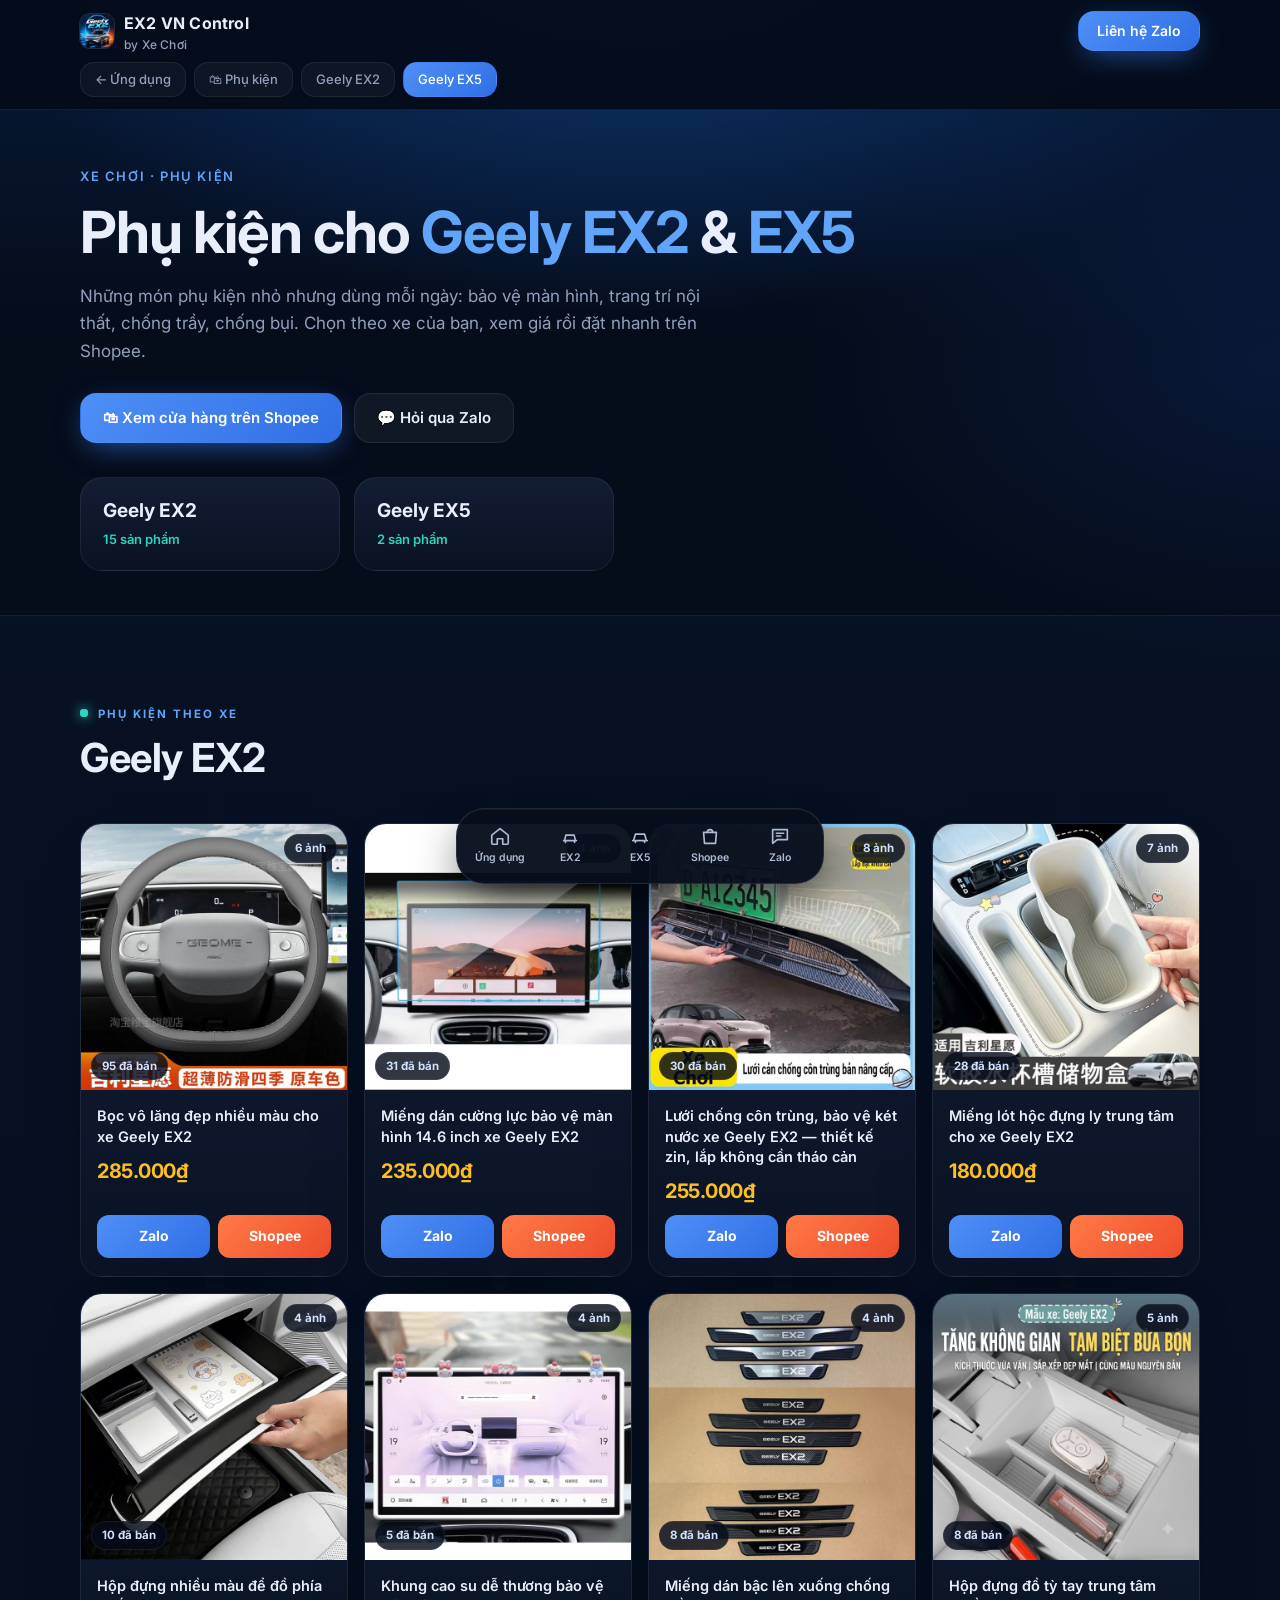
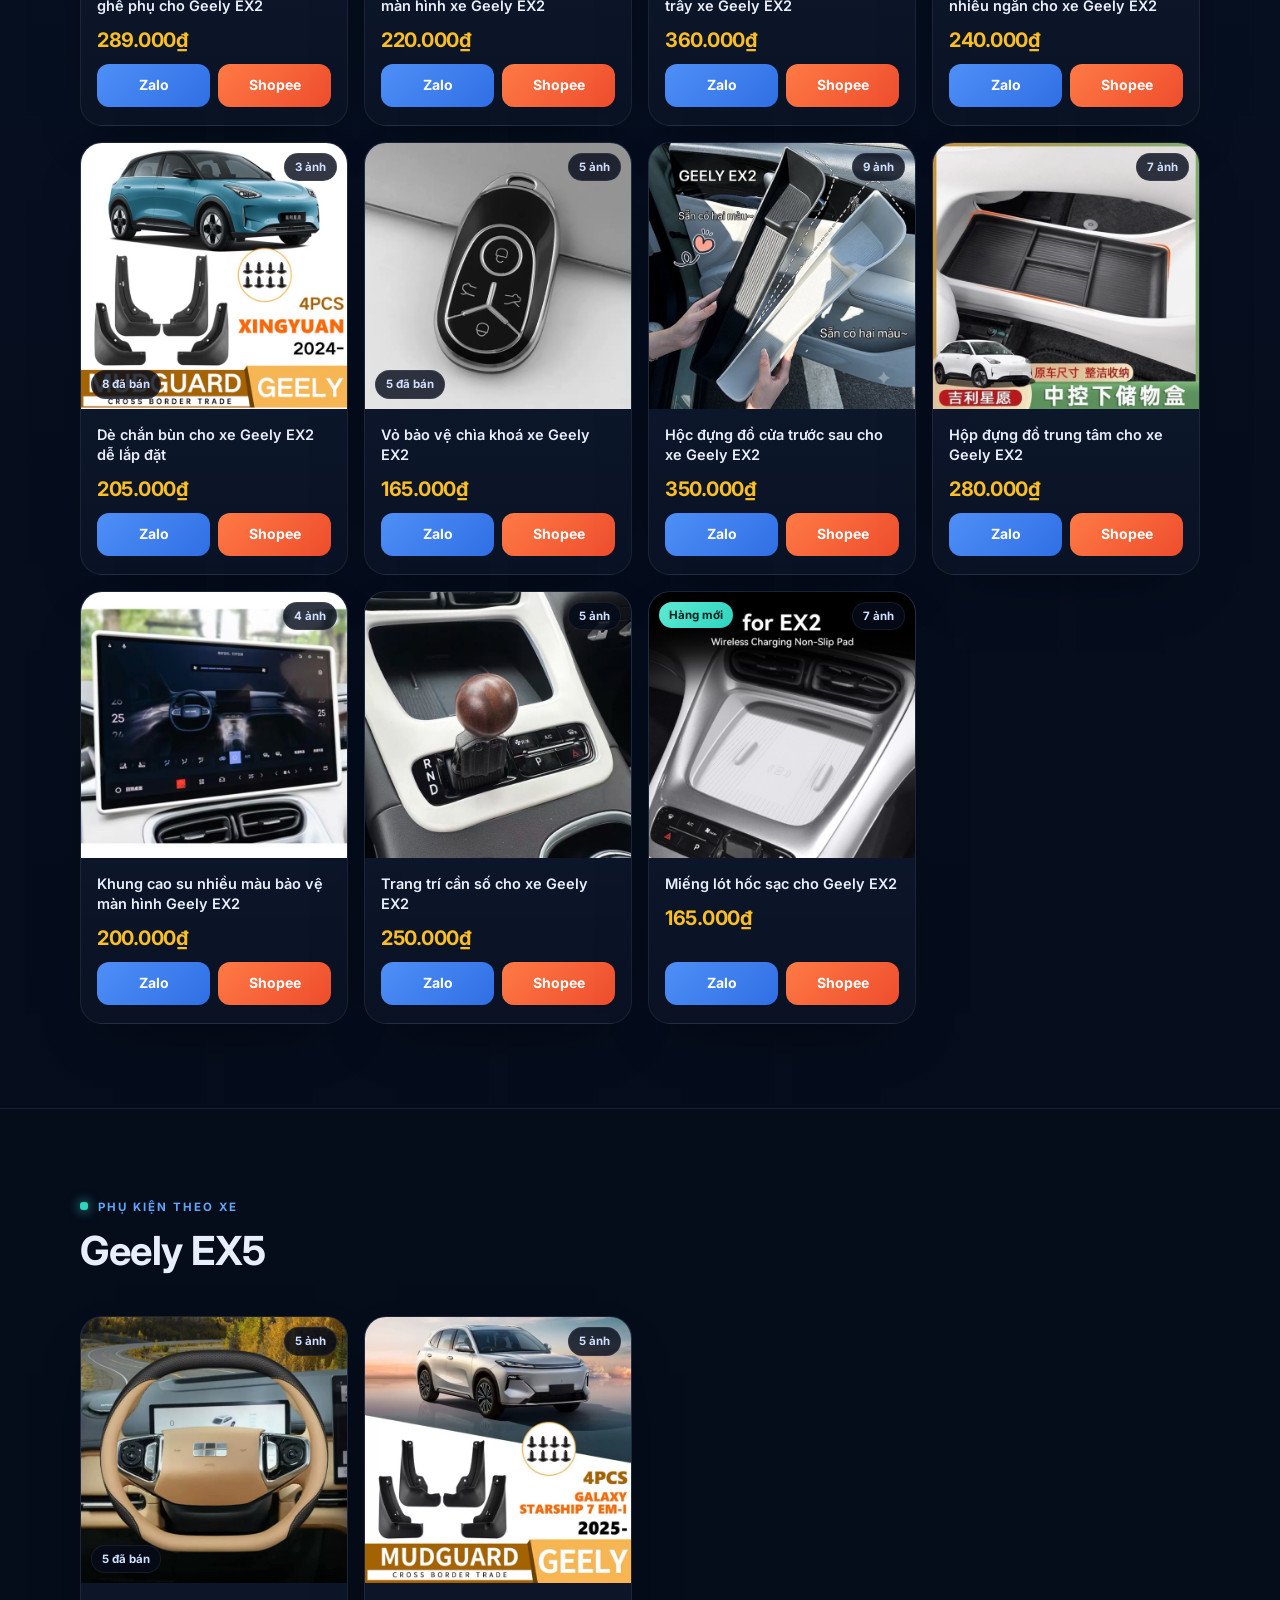
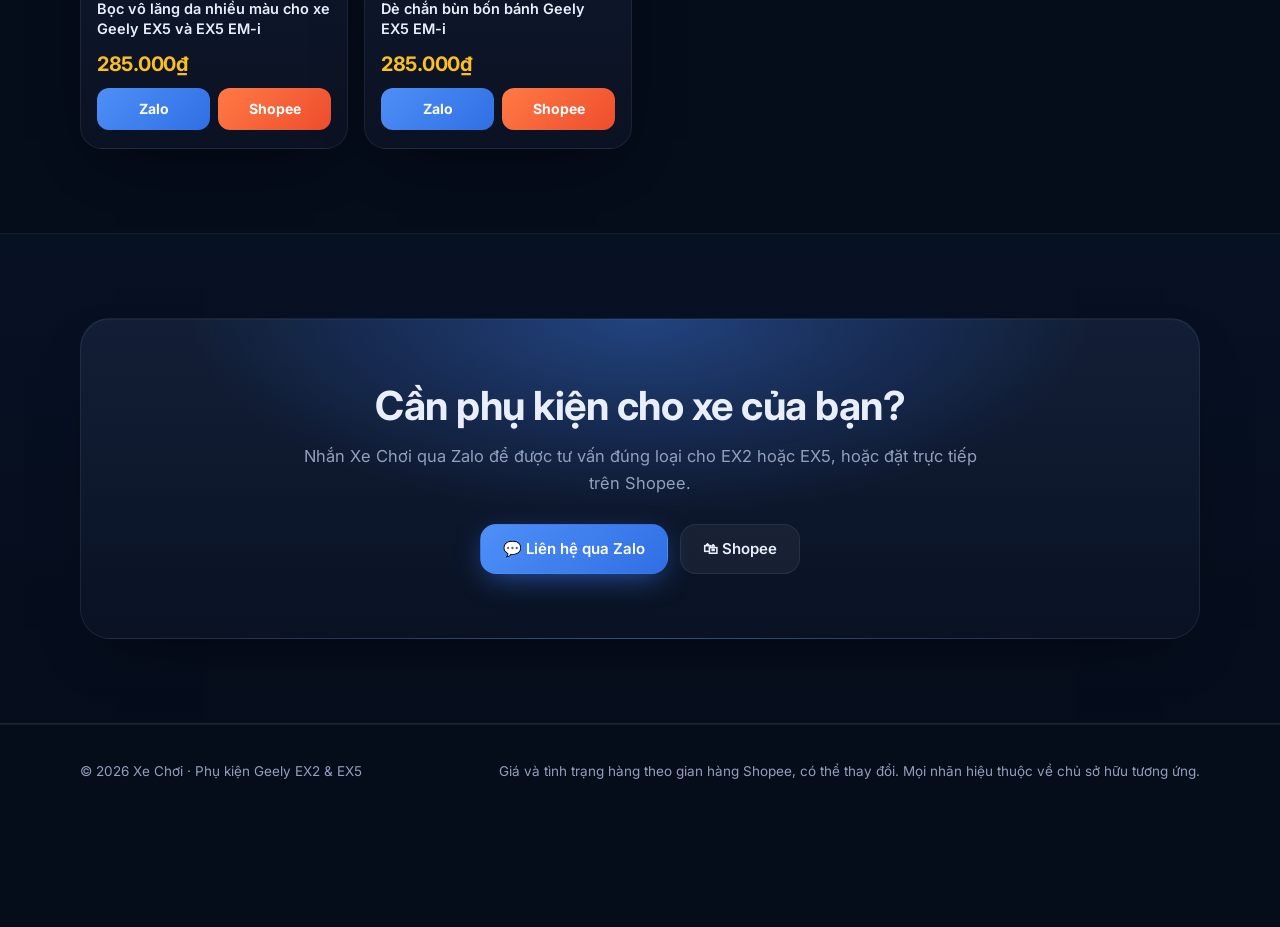
==== phu-kien.html @ 58bfa327 "Thêm tab Phụ kiện EX2/EX5 (17 sản phẩm, popup nhiều ảnh, nút Zalo/Shopee); dock sáng theo mục đang x" ====
<!doctype html>
<html lang="vi">
<head>
<meta charset="utf-8">
<meta name="viewport" content="width=device-width, initial-scale=1">
<title>Phụ kiện Geely EX2 &amp; EX5 | Xe Chơi</title>
<meta name="description" content="Phụ kiện chính hãng cho Geely EX2 và Geely EX5 từ Xe Chơi: bọc vô lăng, dán màn hình, khung bảo vệ, lót hốc sạc, dè chắn bùn… Mua nhanh trên Shopee.">
<meta name="theme-color" content="#070b13">
<meta property="og:title" content="Phụ kiện Geely EX2 &amp; EX5 | Xe Chơi">
<meta property="og:description" content="Phụ kiện cho Geely EX2 và EX5, xem giá và mua nhanh trên Shopee.">
<meta property="og:image" content="assets/shop/boc-vo-lang.jpg">
<link rel="icon" href="assets/icon.png">
<link rel="preconnect" href="https://fonts.googleapis.com">
<link rel="preconnect" href="https://fonts.gstatic.com" crossorigin>
<link href="https://fonts.googleapis.com/css2?family=Inter:wght@400;500;600;700;800&display=swap" rel="stylesheet">
<script>document.documentElement.className+=" js"</script>
<link rel="stylesheet" href="style.css?v=6">
</head>
<body class="shop">

<header class="top">
  <div class="wrap">
    <div class="top-row">
      <a class="brand" href="index.html">
        <img src="assets/icon.png" alt="">
        <span>EX2 VN Control<small>by Xe Chơi</small></span>
      </a>
      <a class="btn primary sm" href="https://zalo.me/0937175260" target="_blank" rel="noopener">Liên hệ Zalo</a>
    </div>
    <nav class="chips" aria-label="Mục lục">
      <a href="index.html">← Ứng dụng</a>
      <a href="phu-kien.html" class="on">🛍 Phụ kiện</a>
      <a href="#ex2">Geely EX2</a>
      <a href="#ex5">Geely EX5</a>
    </nav>
  </div>
</header>

<main id="top">

<section class="shop-hero" id="shop-hero">
  <div class="wrap">
    <p class="eyebrow">Xe Chơi · Phụ kiện</p>
    <h1>Phụ kiện cho <em>Geely EX2</em> &amp; <em>EX5</em></h1>
    <p class="lead">Những món phụ kiện nhỏ nhưng dùng mỗi ngày: bảo vệ màn hình, trang trí nội thất, chống trầy, chống bụi. Chọn theo xe của bạn, xem giá rồi đặt nhanh trên Shopee.</p>
    <div class="cta">
      <a class="btn primary" id="shopLink" href="https://shopee.vn/shop/99881975" target="_blank" rel="noopener">🛍 Xem cửa hàng trên Shopee</a>
      <a class="btn ghost" href="https://zalo.me/0937175260" target="_blank" rel="noopener">💬 Hỏi qua Zalo</a>
    </div>
    <div class="carpick" role="tablist" aria-label="Chọn dòng xe">
      <a href="#ex2" class="cp"><b>Geely EX2</b><small id="cnt-ex2"></small></a>
      <a href="#ex5" class="cp"><b>Geely EX5</b><small id="cnt-ex5"></small></a>
    </div>
  </div>
</section>

<section id="ex2" class="alt">
  <div class="wrap">
    <div class="head">
      <span class="kicker">Phụ kiện theo xe</span>
      <h2>Geely EX2</h2>
    </div>
    <div class="pgrid" id="grid-ex2"></div>
  </div>
</section>

<section id="ex5">
  <div class="wrap">
    <div class="head">
      <span class="kicker">Phụ kiện theo xe</span>
      <h2>Geely EX5</h2>
    </div>
    <div class="pgrid" id="grid-ex5"></div>
  </div>
</section>

<section id="lien-he" class="alt">
  <div class="wrap">
    <div class="contact rv">
      <h2>Cần phụ kiện cho xe của bạn?</h2>
      <p class="sub">Nhắn Xe Chơi qua Zalo để được tư vấn đúng loại cho EX2 hoặc EX5, hoặc đặt trực tiếp trên Shopee.</p>
      <div class="cta">
        <a class="btn primary" href="https://zalo.me/0937175260" target="_blank" rel="noopener">💬 Liên hệ qua Zalo</a>
        <a class="btn ghost" href="https://shopee.vn/shop/99881975" target="_blank" rel="noopener">🛍 Shopee</a>
      </div>
    </div>
  </div>
</section>

</main>

<footer>
  <div class="wrap">
    <span>© 2026 Xe Chơi · Phụ kiện Geely EX2 &amp; EX5</span>
    <span>Giá và tình trạng hàng theo gian hàng Shopee, có thể thay đổi. Mọi nhãn hiệu thuộc về chủ sở hữu tương ứng.</span>
  </div>
</footer>

<nav class="dock" aria-label="Điều hướng nhanh">
  <a href="index.html"><svg viewBox="0 0 24 24"><path d="M3 11l9-7 9 7v9a1 1 0 01-1 1h-5v-6H9v6H4a1 1 0 01-1-1z"/></svg><span>Ứng dụng</span></a>
  <a href="#ex2" data-spy="ex2"><svg viewBox="0 0 24 24"><path d="M5 17h14M6 17l1.5-6h9L18 17M7 17v2M17 17v2"/></svg><span>EX2</span></a>
  <a href="#ex5" data-spy="ex5"><svg viewBox="0 0 24 24"><path d="M4 17h16M5 17l2-7h10l2 7M7 17v2M17 17v2"/></svg><span>EX5</span></a>
  <a href="https://shopee.vn/shop/99881975" target="_blank" rel="noopener"><svg viewBox="0 0 24 24"><path d="M5 8h14l-1 12H6z"/><path d="M9 8a3 3 0 016 0"/></svg><span>Shopee</span></a>
  <a class="zalo" href="https://zalo.me/0937175260" target="_blank" rel="noopener" data-spy="lien-he"><svg viewBox="0 0 24 24"><path d="M4 5h16v11H9l-5 4z"/><path d="M8 9h8M8 12h5"/></svg><span>Zalo</span></a>
</nav>

<script src="products.js?v=3"></script>
<script src="shop.js?v=3"></script>
<script src="script.js?v=6"></script>
</body>
</html>
---- style.css ----
:root {
  --bg: #070b13;
  --bg2: #0c1220;
  --card: #111a2c;
  --card2: #16223a;
  --line: rgba(255, 255, 255, 0.08);
  --text: #e9eefb;
  --muted: #92a0bd;
  --blue: #3b82f6;
  --blue2: #60a5fa;
  --teal: #2dd4bf;
  --warn: #fbbf24;
  --radius: 20px;
}

* { box-sizing: border-box; margin: 0; padding: 0; }
html { scroll-behavior: smooth; scroll-padding-top: 130px; }
body {
  font-family: "Inter", system-ui, -apple-system, "Segoe UI", sans-serif;
  background: var(--bg);
  color: var(--text);
  line-height: 1.6;
  -webkit-font-smoothing: antialiased;
}
img { max-width: 100%; display: block; }
a { color: inherit; text-decoration: none; }
.wrap { width: min(1120px, 100% - 32px); margin-inline: auto; }

/* ---------- header ---------- */
.top {
  position: sticky; top: 0; z-index: 50;
  background: rgba(7, 11, 19, 0.82);
  border-bottom: 1px solid var(--line);
}
.top-row { display: flex; align-items: center; justify-content: space-between; height: 62px; gap: 12px; }
.brand { display: flex; align-items: center; gap: 10px; font-weight: 700; letter-spacing: .2px; }
.brand img { width: 34px; height: 34px; border-radius: 9px; }
.brand small { color: var(--muted); font-weight: 500; font-size: 12px; display: block; line-height: 1; margin-top: 2px; }
.chips {
  position: relative;
  display: flex; gap: 8px; overflow-x: auto; padding: 0 0 12px;
  scrollbar-width: none;
}
.chips::-webkit-scrollbar { display: none; }
.chips a {
  flex: none; font-size: 13px; padding: 6px 14px; border-radius: 999px;
  border: 1px solid var(--line); color: var(--muted); background: rgba(255,255,255,.02);
  transition: .2s;
}
.chips a:hover { color: var(--text); border-color: rgba(255,255,255,.2); }
.chips a.on { color: #fff; background: var(--blue); border-color: var(--blue); }

.btn {
  display: inline-flex; align-items: center; gap: 8px; justify-content: center;
  padding: 12px 22px; border-radius: 999px; font-weight: 600; font-size: 15px;
  border: 1px solid transparent; cursor: pointer; transition: .2s;
}
.btn.sm { padding: 8px 18px; font-size: 14px; white-space: nowrap; }
.brand span { white-space: nowrap; }
.btn.primary { background: linear-gradient(135deg, #3b82f6, #2563eb); color: #fff; box-shadow: 0 8px 30px -8px rgba(59,130,246,.7); }
.btn.primary:hover { transform: translateY(-1px); box-shadow: 0 12px 34px -8px rgba(59,130,246,.9); }
.btn.ghost { border-color: var(--line); background: rgba(255,255,255,.03); color: var(--text); }
.btn.ghost:hover { border-color: rgba(255,255,255,.25); }

/* ---------- hero ---------- */
.hero {
  position: relative; overflow: hidden;
  padding: 72px 0 56px;
  background:
    radial-gradient(900px 500px at 78% 10%, rgba(59,130,246,.28), transparent 60%),
    radial-gradient(700px 400px at 5% 90%, rgba(45,212,191,.12), transparent 60%);
}
.hero-grid { display: grid; grid-template-columns: 1fr 1.15fr; gap: 40px; align-items: center; }
.eyebrow { color: var(--blue2); font-size: 13px; font-weight: 600; letter-spacing: 1.6px; text-transform: uppercase; margin-bottom: 14px; }
h1 { font-size: clamp(34px, 5.2vw, 58px); line-height: 1.08; letter-spacing: -1px; }
h1 em { font-style: normal; color: var(--blue2); }
.lead { margin: 20px 0 28px; color: var(--muted); font-size: 17px; max-width: 520px; }
.cta { display: flex; gap: 12px; flex-wrap: wrap; }
.stats { display: flex; gap: 32px; margin-top: 38px; flex-wrap: wrap; }
.stats b { display: block; font-size: 30px; line-height: 1.1; }
.stats span { color: var(--muted); font-size: 13px; }

/* head-unit mockup */
.unit {
  position: relative;
  background: #02040a;
  border-radius: 26px;
  padding: 10px;
  border: 1px solid rgba(255,255,255,.14);
  box-shadow: 0 40px 90px -30px rgba(59,130,246,.55), 0 0 0 6px rgba(255,255,255,.03);
}
.unit img { border-radius: 18px; width: 100%; height: auto; aspect-ratio: 16 / 9; object-fit: cover; }
.unit::after {
  content: ""; position: absolute; inset: 10px; border-radius: 18px; pointer-events: none;
  background: linear-gradient(115deg, rgba(255,255,255,.10), transparent 35%);
}
.unit.tilt { transform: perspective(1400px) rotateY(-7deg) rotateX(2deg); }

/* ---------- sections ---------- */
section { padding: 84px 0; }
section.alt { background: var(--bg2); border-block: 1px solid var(--line); }
.kicker { color: var(--blue2); font-size: 13px; font-weight: 700; letter-spacing: 1.6px; text-transform: uppercase; }
h2 { font-size: clamp(26px, 3.6vw, 40px); line-height: 1.15; letter-spacing: -.5px; margin: 10px 0 14px; }
.sub { color: var(--muted); max-width: 680px; font-size: 16.5px; }
.head { margin-bottom: 42px; }

.grid { display: grid; gap: 16px; }
.g2 { grid-template-columns: repeat(2, 1fr); }
.g3 { grid-template-columns: repeat(3, 1fr); }
.g4 { grid-template-columns: repeat(4, 1fr); }
.card {
  background: linear-gradient(180deg, var(--card), #0e1626);
  border: 1px solid var(--line); border-radius: var(--radius); padding: 24px;
  transition: .25s;
}
.card:hover { border-color: rgba(96,165,250,.4); transform: translateY(-3px); }
.card h3 { font-size: 17px; margin: 14px 0 6px; }
.card p { color: var(--muted); font-size: 14.5px; }
.ico {
  width: 44px; height: 44px; border-radius: 12px; display: grid; place-items: center;
  background: rgba(59,130,246,.14); color: var(--blue2);
}
.ico svg { width: 22px; height: 22px; stroke: currentColor; fill: none; stroke-width: 1.8; stroke-linecap: round; stroke-linejoin: round; }
.step-n { font-size: 13px; color: var(--teal); font-weight: 700; letter-spacing: 1.4px; }

/* split feature rows */
.row { display: grid; grid-template-columns: 1fr 1fr; gap: 56px; align-items: center; }
.row + .row { margin-top: 84px; }
.row.rev .copy { order: 2; }
.copy h3 { font-size: clamp(22px, 2.6vw, 30px); line-height: 1.2; margin: 8px 0 14px; letter-spacing: -.3px; }
.copy > p { color: var(--muted); margin-bottom: 18px; }
.ticks { list-style: none; display: grid; gap: 10px; }
.ticks li { position: relative; padding-left: 28px; font-size: 15px; }
.ticks li::before {
  content: ""; position: absolute; left: 0; top: 6px; width: 16px; height: 16px; border-radius: 50%;
  background: rgba(45,212,191,.16) url("data:image/svg+xml,%3Csvg xmlns='http://www.w3.org/2000/svg' viewBox='0 0 16 16'%3E%3Cpath d='M4.5 8.4l2.3 2.3 4.7-5' fill='none' stroke='%232dd4bf' stroke-width='1.8' stroke-linecap='round' stroke-linejoin='round'/%3E%3C/svg%3E") center/16px no-repeat;
}
.pill { display: inline-block; font-size: 12px; padding: 3px 10px; border-radius: 999px; background: rgba(251,191,36,.12); color: var(--warn); margin-left: 6px; vertical-align: middle; font-weight: 600; }

/* app store tiles */
.app { display: flex; gap: 14px; align-items: flex-start; padding: 18px; }
.app .em { font-size: 28px; line-height: 1; }
.app b { display: block; font-size: 15px; }
.app small { color: var(--blue2); font-size: 12px; }
.app p { font-size: 13.5px; margin-top: 3px; }

/* faq */
details { background: var(--card); border: 1px solid var(--line); border-radius: 14px; padding: 18px 22px; }
details + details { margin-top: 12px; }
summary { cursor: pointer; font-weight: 600; list-style: none; display: flex; justify-content: space-between; gap: 16px; }
summary::-webkit-details-marker { display: none; }
summary::after { content: "+"; color: var(--blue2); font-size: 22px; line-height: 1; }
details[open] summary::after { content: "–"; }
details p { color: var(--muted); margin-top: 12px; font-size: 15px; }

/* contact */
.contact {
  text-align: center; border-radius: 28px; padding: 64px 24px;
  background: radial-gradient(600px 300px at 50% 0, rgba(59,130,246,.35), transparent 70%), var(--card);
  border: 1px solid var(--line);
}
.contact h2 { margin-top: 0; }
.contact .sub { margin: 0 auto 28px; }
.contact .cta { justify-content: center; }

.notice {
  margin-top: 28px; padding: 16px 20px; border-radius: 14px; font-size: 14px; color: var(--muted);
  border: 1px solid rgba(251,191,36,.25); background: rgba(251,191,36,.06);
}
.notice b { color: var(--warn); }

footer { padding: 36px 0 48px; color: var(--muted); font-size: 13.5px; border-top: 1px solid var(--line); }
footer .wrap { display: flex; justify-content: space-between; gap: 16px; flex-wrap: wrap; }

/* reveal */
.js .rv { opacity: 0; transform: translateY(18px); transition: opacity .6s, transform .6s; }
.js .rv.in { opacity: 1; transform: none; }
@media (prefers-reduced-motion: reduce) { .js .rv { opacity: 1; transform: none; transition: none; } html { scroll-behavior: auto; } }

/* ---------- responsive ---------- */
@media (max-width: 920px) {
  .hero { padding-top: 44px; }
  .hero-grid, .row { grid-template-columns: 1fr; gap: 32px; }
  .row.rev .copy { order: 0; }
  .g4 { grid-template-columns: repeat(2, 1fr); }
  .g3 { grid-template-columns: repeat(2, 1fr); }
  .unit.tilt { transform: none; }
  section { padding: 60px 0; }
}
@media (max-width: 560px) {
  .g2, .g3, .g4 { grid-template-columns: 1fr; }
  .brand small { display: none; }
  .hide-s { display: none; }
  .stats { gap: 22px; }
}

/* ---------- graphics ---------- */
.gfx {
  background: radial-gradient(420px 260px at 50% 0, rgba(59,130,246,.16), transparent 70%), linear-gradient(180deg, #101a2e, #0b1322);
  border: 1px solid var(--line); border-radius: 24px; padding: 28px;
  box-shadow: 0 30px 70px -40px rgba(59,130,246,.5);
}
.gfx svg { width: 100%; height: auto; display: block; }
.gfx + .gfx { margin-top: 16px; }
.lbl { font-size: 11px; letter-spacing: 1.4px; color: var(--muted); font-weight: 700; text-transform: uppercase; margin: 0 0 8px; }
.seg { display: flex; gap: 4px; padding: 4px; background: #0a1120; border-radius: 14px; border: 1px solid var(--line); }
.seg b { flex: 1; text-align: center; padding: 10px 6px; border-radius: 10px; font-size: 14px; font-weight: 600; color: var(--muted); }
.seg b.on { color: #fff; background: linear-gradient(135deg, #4f8ff7, #2f6fe4); }
.seg.teal b.on { color: #04211d; background: linear-gradient(135deg, #5eead4, #2dd4bf); }
.gfx .seg + .lbl { margin-top: 18px; }
.mini { display: grid; grid-template-columns: repeat(3, 1fr); gap: 10px; margin-top: 16px; }
.mini div { background: #0a1120; border: 1px solid var(--line); border-radius: 12px; padding: 10px 12px; }
.mini small { display: block; color: var(--muted); font-size: 11px; }
.mini b { font-size: 16px; }
.pills { display: flex; gap: 8px; flex-wrap: wrap; margin-top: 14px; }
.pills span { font-size: 13px; font-weight: 600; padding: 8px 16px; border-radius: 999px; background: #0a1120; border: 1px solid var(--line); color: var(--muted); }
.pills span.on { background: linear-gradient(135deg, #4f8ff7, #2f6fe4); border-color: transparent; color: #fff; }

.shot { border-radius: 18px; border: 1px solid rgba(255,255,255,.12); width: 100%; height: auto; }
.cap { text-align: center; color: var(--muted); font-size: 13px; margin-top: 12px; }

/* voice */
.wave { display: flex; align-items: center; justify-content: center; gap: 5px; height: 70px; margin: 8px 0 18px; }
.wave i { display: block; width: 6px; border-radius: 4px; background: linear-gradient(180deg, #60a5fa, #2dd4bf); animation: wv 1.1s ease-in-out infinite; }
.wave i:nth-child(odd) { animation-duration: .9s; }
.wave i:nth-child(3n) { animation-delay: .2s; }
.wave i:nth-child(4n) { animation-delay: .4s; }
@keyframes wv { 0%,100% { height: 14px; } 50% { height: 62px; } }
.say { display: grid; gap: 10px; }
.say div { background: #0a1120; border: 1px solid var(--line); border-radius: 14px; padding: 12px 16px; font-weight: 600; }
.say div small { display: block; color: var(--muted); font-weight: 400; font-size: 13px; margin-top: 2px; }
.mic { width: 54px; height: 54px; border-radius: 50%; margin: 0 auto; display: grid; place-items: center; background: linear-gradient(135deg, #4f8ff7, #2f6fe4); box-shadow: 0 0 0 8px rgba(59,130,246,.16), 0 0 0 18px rgba(59,130,246,.07); }
.mic svg { width: 24px; height: 24px; stroke: #fff; fill: none; stroke-width: 2; stroke-linecap: round; }

/* chat */
.chat { display: grid; gap: 10px; }
.chat-h { display: flex; align-items: center; gap: 10px; padding-bottom: 14px; border-bottom: 1px solid var(--line); margin-bottom: 4px; }
.chat-h .av { width: 36px; height: 36px; border-radius: 50%; background: linear-gradient(135deg, #38bdf8, #2563eb); display: grid; place-items: center; font-size: 17px; }
.chat-h small { color: var(--teal); display: block; font-size: 12px; line-height: 1; margin-top: 2px; }
.bub { max-width: 82%; padding: 10px 14px; border-radius: 16px; font-size: 14.5px; line-height: 1.45; }
.bub.me { margin-left: auto; background: #2b6be0; border-bottom-right-radius: 4px; }
.bub.bot { background: #1a2742; border-bottom-left-radius: 4px; }
.bub.auto { background: rgba(45,212,191,.1); border: 1px solid rgba(45,212,191,.3); border-bottom-left-radius: 4px; }
.tag { font-size: 11px; color: var(--teal); font-weight: 700; letter-spacing: .6px; display: block; margin-bottom: 2px; }

/* animations in svg */
.blink { animation: bl 1s steps(1) infinite; }
@keyframes bl { 0%,50% { opacity: 1; } 51%,100% { opacity: .1; } }
.flow { stroke-dasharray: 6 8; animation: fl 1.2s linear infinite; }
@keyframes fl { to { stroke-dashoffset: -28; } }
@media (prefers-reduced-motion: reduce) { .wave i, .blink, .flow { animation: none; } .wave i { height: 34px; } }

.apps { display: flex; flex-wrap: wrap; gap: 10px; margin-top: 18px; }
.apps span { padding: 8px 14px; border-radius: 999px; border: 1px solid var(--line); background: rgba(255,255,255,.03); font-size: 14px; }
.shots { display: grid; grid-template-columns: 1fr; gap: 20px; }
.hero .unit { width: 100%; }


/* ================= Giao diện kiểu app trên xe ================= */
:root {
  --bg: #050c1a;
  --bg2: #07112a;
  --card: rgba(18, 28, 50, .72);
  --line: rgba(255, 255, 255, .07);
  --blue: #3b82f6;
  --radius: 26px;
}
body {
  font-family: "Inter", system-ui, -apple-system, "Segoe UI", sans-serif;
  background: #050c1a;
  padding-bottom: 96px;
}
body::before {
  content: ""; position: fixed; inset: 0; z-index: -1; pointer-events: none;
  background:
    radial-gradient(1100px 620px at 50% -8%, #0e3a78 0%, rgba(14,58,120,0) 62%),
    radial-gradient(800px 500px at 100% 40%, rgba(37,99,235,.14), transparent 60%),
    linear-gradient(180deg, #071a38 0%, #050c1a 38%, #050c1a 100%);
}
.top { background: rgba(5, 12, 26, .94); border-bottom: 1px solid var(--line); }
.chips a { border-radius: 14px; background: rgba(255,255,255,.04); border-color: var(--line); font-weight: 500; }
.chips a.on { background: linear-gradient(135deg, #4f8ff7, #2f6fe4); border-color: transparent; }
.btn { border-radius: 16px; }
.btn.primary { background: linear-gradient(135deg, #4f8ff7, #2f6fe4); }
.btn.ghost { background: rgba(255,255,255,.05); }
.brand img { border-radius: 10px; box-shadow: 0 0 0 1px rgba(255,255,255,.12); }

.hero { background: none; padding-top: 56px; }
section.alt { background: linear-gradient(180deg, rgba(10, 22, 46, .55), rgba(6, 14, 30, .55)); border-block: 1px solid var(--line); }

/* thẻ kính, tiêu đề chữ hoa giãn chữ như app */
.card, .gfx, details, .contact {
  background: linear-gradient(180deg, rgba(22, 34, 60, .78), rgba(12, 20, 38, .78));
  border: 1px solid var(--line);
  box-shadow: inset 0 1px 0 rgba(255,255,255,.04), 0 24px 60px -34px rgba(0,0,0,.8);
}
.gfx { border-radius: 28px; padding: 26px; }
.gfx .lbl, .kicker { font-size: 11.5px; letter-spacing: 2px; }
.lbl { color: #8fb0e8; }
.kicker::before { content: ""; display: inline-block; width: 8px; height: 8px; border-radius: 3px; background: var(--teal); margin-right: 10px; vertical-align: 1px; box-shadow: 0 0 12px var(--teal); }
.seg { background: rgba(5, 10, 22, .7); border-radius: 18px; padding: 5px; }
.seg b { border-radius: 14px; padding: 13px 6px; }
.pills span { border-radius: 14px; }
.card h3 { font-size: 16px; }
.unit { background: #000; border-radius: 22px; padding: 8px; }
.unit img { border-radius: 16px; }
.shot { border-radius: 20px; }
.ico { border-radius: 14px; }
.mini div { background: rgba(5, 10, 22, .7); border-radius: 14px; }
.say div { background: rgba(5, 10, 22, .7); }
.bub.bot { background: rgba(26, 39, 66, .9); }
details { border-radius: 18px; }
.contact { border-radius: 30px; background: radial-gradient(640px 280px at 50% 0, rgba(59,130,246,.38), transparent 70%), linear-gradient(180deg, rgba(22,34,60,.8), rgba(12,20,38,.8)); }

/* dải trạng thái như đầu màn hình xe */
.status { display: flex; gap: 8px; flex-wrap: wrap; margin-top: 30px; }
.status span {
  font-size: 13px; font-weight: 600; padding: 7px 14px; border-radius: 999px;
  background: rgba(255,255,255,.06); border: 1px solid var(--line); color: #cfe0ff;
}
.status span.g { color: var(--teal); }
.stats { margin-top: 26px; }

/* thanh dock nổi như dock của màn hình xe */
.dock {
  position: fixed; left: 50%; bottom: 16px; transform: translateX(-50%); z-index: 60;
  display: flex; gap: 4px; padding: 8px 10px; border-radius: 28px;
  background: rgba(8, 14, 28, .96);
  border: 1px solid rgba(255,255,255,.1);
  box-shadow: 0 18px 50px -12px rgba(0,0,0,.9), inset 0 1px 0 rgba(255,255,255,.05);
}
.dock a {
  display: grid; justify-items: center; gap: 3px; width: 66px; padding: 8px 4px; border-radius: 20px;
  color: #aebbd6; font-size: 10.5px; font-weight: 600; transition: .2s;
}
.dock a:hover { background: rgba(255,255,255,.07); color: #fff; }
.dock svg { width: 22px; height: 22px; fill: none; stroke: currentColor; stroke-width: 1.8; stroke-linecap: round; stroke-linejoin: round; }
.dock a.zalo { background: linear-gradient(135deg, #4f8ff7, #2f6fe4); color: #fff; }
@media (max-width: 420px) { .dock a { width: 58px; } .dock a span { font-size: 9.5px; } }

.js .unit.tilt.rv.in { transform: perspective(1400px) rotateY(-7deg) rotateX(2deg); }
@media (max-width: 920px) { .js .unit.tilt.rv.in { transform: none; } }


/* ================= Trang phụ kiện ================= */
.chips a.tab { border-color: rgba(45,212,191,.4); color: var(--teal); }
.shop-hero { padding: 56px 0 44px; }
.shop-hero .lead { max-width: 640px; }
.carpick { display: grid; grid-template-columns: repeat(2, minmax(0, 260px)); gap: 14px; margin-top: 34px; }
.cp {
  display: block; padding: 18px 22px; border-radius: 22px;
  background: linear-gradient(180deg, rgba(22,34,60,.78), rgba(12,20,38,.78));
  border: 1px solid var(--line); transition: .2s;
}
.cp:hover { border-color: rgba(96,165,250,.5); transform: translateY(-2px); }
.cp b { display: block; font-size: 19px; }
.cp small { color: var(--teal); font-size: 13px; font-weight: 600; }
.pgrid { display: grid; grid-template-columns: repeat(4, minmax(0, 1fr)); gap: 16px; }
.pcard {
  display: flex; flex-direction: column; overflow: hidden; border-radius: 22px;
  background: linear-gradient(180deg, rgba(22,34,60,.78), rgba(12,20,38,.78));
  border: 1px solid var(--line); transition: .25s;
  box-shadow: inset 0 1px 0 rgba(255,255,255,.04), 0 24px 60px -34px rgba(0,0,0,.8);
}
.pcard:hover { border-color: rgba(96,165,250,.5); transform: translateY(-4px); }
.pimg { position: relative; aspect-ratio: 1; background: #0a1120; overflow: hidden; }
.pimg img { width: 100%; height: 100%; object-fit: cover; display: block; transition: transform .4s; }
.pcard:hover .pimg img { transform: scale(1.04); }
.tg {
  position: absolute; left: 10px; bottom: 10px; font-size: 11.5px; font-weight: 700; padding: 4px 10px; border-radius: 999px;
  background: rgba(5,12,26,.82); color: #cfe0ff; border: 1px solid var(--line);
}
.tg.new { left: 10px; top: 10px; bottom: auto; background: linear-gradient(135deg, #5eead4, #2dd4bf); color: #04211d; border: 0; }
.pimg .tg + .tg { left: auto; right: 10px; }
.pbody { display: flex; flex-direction: column; gap: 12px; padding: 16px 16px 18px; flex: 1; }
.pbody h3 { font-size: 14.5px; line-height: 1.4; font-weight: 600; display: -webkit-box; -webkit-line-clamp: 3; -webkit-box-orient: vertical; overflow: hidden; }
.prow { margin-top: auto; display: flex; align-items: baseline; justify-content: space-between; gap: 8px; flex-wrap: wrap; }
.price { font-size: 20px; color: #fbbf24; letter-spacing: -.3px; }
.buy { font-size: 12.5px; color: var(--blue2); font-weight: 600; }
.empty {
  grid-column: 1 / -1; text-align: center; padding: 44px 20px; border-radius: 24px;
  border: 1px dashed rgba(255,255,255,.18); background: rgba(255,255,255,.02);
}
.empty b { font-size: 18px; display: block; }
.empty p { color: var(--muted); margin: 8px auto 18px; max-width: 460px; }
@media (max-width: 1000px) { .pgrid { grid-template-columns: repeat(3, minmax(0, 1fr)); } }
@media (max-width: 720px) { .pgrid { grid-template-columns: repeat(2, minmax(0, 1fr)); gap: 12px; } .pbody { padding: 12px 12px 14px; } .pbody h3 { font-size: 13px; } .price { font-size: 17px; } .carpick { grid-template-columns: 1fr 1fr; } }

.pimg { display: block; }
.pbody h3 a:hover { color: var(--blue2); }
.pbody .price { display: block; }
.pbtns { display: grid; grid-template-columns: 1fr 1fr; gap: 8px; margin-top: auto; }
.pb { text-align: center; font-size: 14px; font-weight: 700; padding: 10px 6px; border-radius: 12px; transition: .2s; color: #fff; }
.pb.zalo { background: linear-gradient(135deg, #4f8ff7, #2f6fe4); }
.pb.shopee { background: linear-gradient(135deg, #ff7a45, #ee4d2d); }
.pb:hover { transform: translateY(-1px); filter: brightness(1.1); }
.pcard { transition: border-color .25s, transform .25s; }
.pbody { gap: 8px; }

/* nút thay cho link ở thẻ sản phẩm */
button.pimg { border: 0; padding: 0; cursor: zoom-in; font: inherit; color: inherit; width: 100%; text-align: left; }
.pbody h3 button { all: unset; cursor: pointer; display: -webkit-box; -webkit-line-clamp: 3; -webkit-box-orient: vertical; overflow: hidden; }
.pbody h3 button:hover { color: var(--blue2); }
.pbody h3 button:focus-visible, button.pimg:focus-visible { outline: 2px solid var(--blue2); outline-offset: 2px; }
.tg.cnt { right: 10px; left: auto; top: 10px; bottom: auto; }

/* popup ảnh */
.pm-open { overflow: hidden; }
.pm[hidden] { display: none; }
.pm { position: fixed; inset: 0; z-index: 100; display: grid; place-items: center; padding: 16px; }
.pm-bg { position: absolute; inset: 0; background: rgba(2, 6, 14, .82); }
.pm-box {
  position: relative; width: min(960px, 100%); max-height: calc(100vh - 32px); overflow: auto;
  display: grid; grid-template-columns: minmax(0, 1.25fr) minmax(0, 1fr); grid-template-areas: "view info" "thumbs info";
  gap: 14px 24px; padding: 20px; border-radius: 28px; align-content: start;
  background: linear-gradient(180deg, #14213b, #0b1424); border: 1px solid rgba(255,255,255,.12);
  box-shadow: 0 40px 100px -20px rgba(0,0,0,.9);
}
.pm-x {
  position: absolute; top: 12px; right: 12px; z-index: 3; width: 38px; height: 38px; border-radius: 50%; border: 1px solid var(--line);
  background: rgba(5,12,26,.8); color: #fff; font-size: 16px; cursor: pointer;
}
.pm-x:hover { background: rgba(255,255,255,.12); }
.pm-view { grid-area: view; position: relative; border-radius: 20px; overflow: hidden; background: #070d1a; aspect-ratio: 1; touch-action: pan-y; }
.pm-main { width: 100%; height: 100%; object-fit: contain; display: block; }
.pm-nav {
  position: absolute; top: 50%; transform: translateY(-50%); width: 42px; height: 42px; border-radius: 50%; border: 1px solid var(--line);
  background: rgba(5,12,26,.75); color: #fff; font-size: 26px; line-height: 1; cursor: pointer; display: grid; place-items: center; padding-bottom: 3px;
}
.pm-nav[hidden] { display: none; }
.pm-nav:hover { background: var(--blue); }
.pm-nav.prev { left: 10px; } .pm-nav.next { right: 10px; }
.pm-count { position: absolute; left: 12px; bottom: 12px; font-size: 12px; font-weight: 700; padding: 4px 10px; border-radius: 999px; background: rgba(5,12,26,.8); color: #cfe0ff; }
.pm-thumbs { grid-area: thumbs; display: flex; gap: 8px; overflow-x: auto; padding: 2px 2px 6px; scrollbar-width: thin; }
.pm-thumbs[hidden] { display: none; }
.pm-thumbs button { flex: none; width: 64px; height: 64px; padding: 0; border-radius: 12px; overflow: hidden; border: 2px solid transparent; background: #070d1a; cursor: pointer; opacity: .65; transition: .15s; }
.pm-thumbs button.on { border-color: var(--blue2); opacity: 1; }
.pm-thumbs button:hover { opacity: 1; }
.pm-thumbs img { width: 100%; height: 100%; object-fit: cover; display: block; }
.pm-info { grid-area: info; display: flex; flex-direction: column; gap: 10px; padding: 34px 6px 4px 0; }
.pm-title { font-size: 18px; line-height: 1.4; }
.pm-price { font-size: 26px; color: #fbbf24; }
.pm-opts { color: var(--muted); font-size: 14px; background: rgba(255,255,255,.04); border: 1px solid var(--line); border-radius: 14px; padding: 12px 14px; }
.pm-opts[hidden] { display: none; }
.pm-info .pbtns { margin-top: auto; }
.pm-info .pb { padding: 13px 6px; font-size: 15px; }
@media (max-width: 760px) {
  .pm { padding: 0; align-items: end; }
  .pm-box { grid-template-columns: 1fr; grid-template-areas: "view" "thumbs" "info"; max-height: 94vh; border-radius: 26px 26px 0 0; padding: 14px; gap: 10px; }
  .pm-info { padding: 4px 2px 8px; }
  .pm-view { border-radius: 16px; }
  .pm-thumbs button { width: 54px; height: 54px; }
  .pm-title { font-size: 16px; }
}

/* thanh dock: sáng theo mục đang xem */
.dock a.zalo { background: none; color: #aebbd6; }
.dock a.zalo:hover { background: rgba(255,255,255,.07); color: #fff; }
.dock a.on { background: linear-gradient(135deg, #4f8ff7, #2f6fe4); color: #fff; box-shadow: 0 8px 20px -8px rgba(59,130,246,.9); }
.dock a { position: relative; }
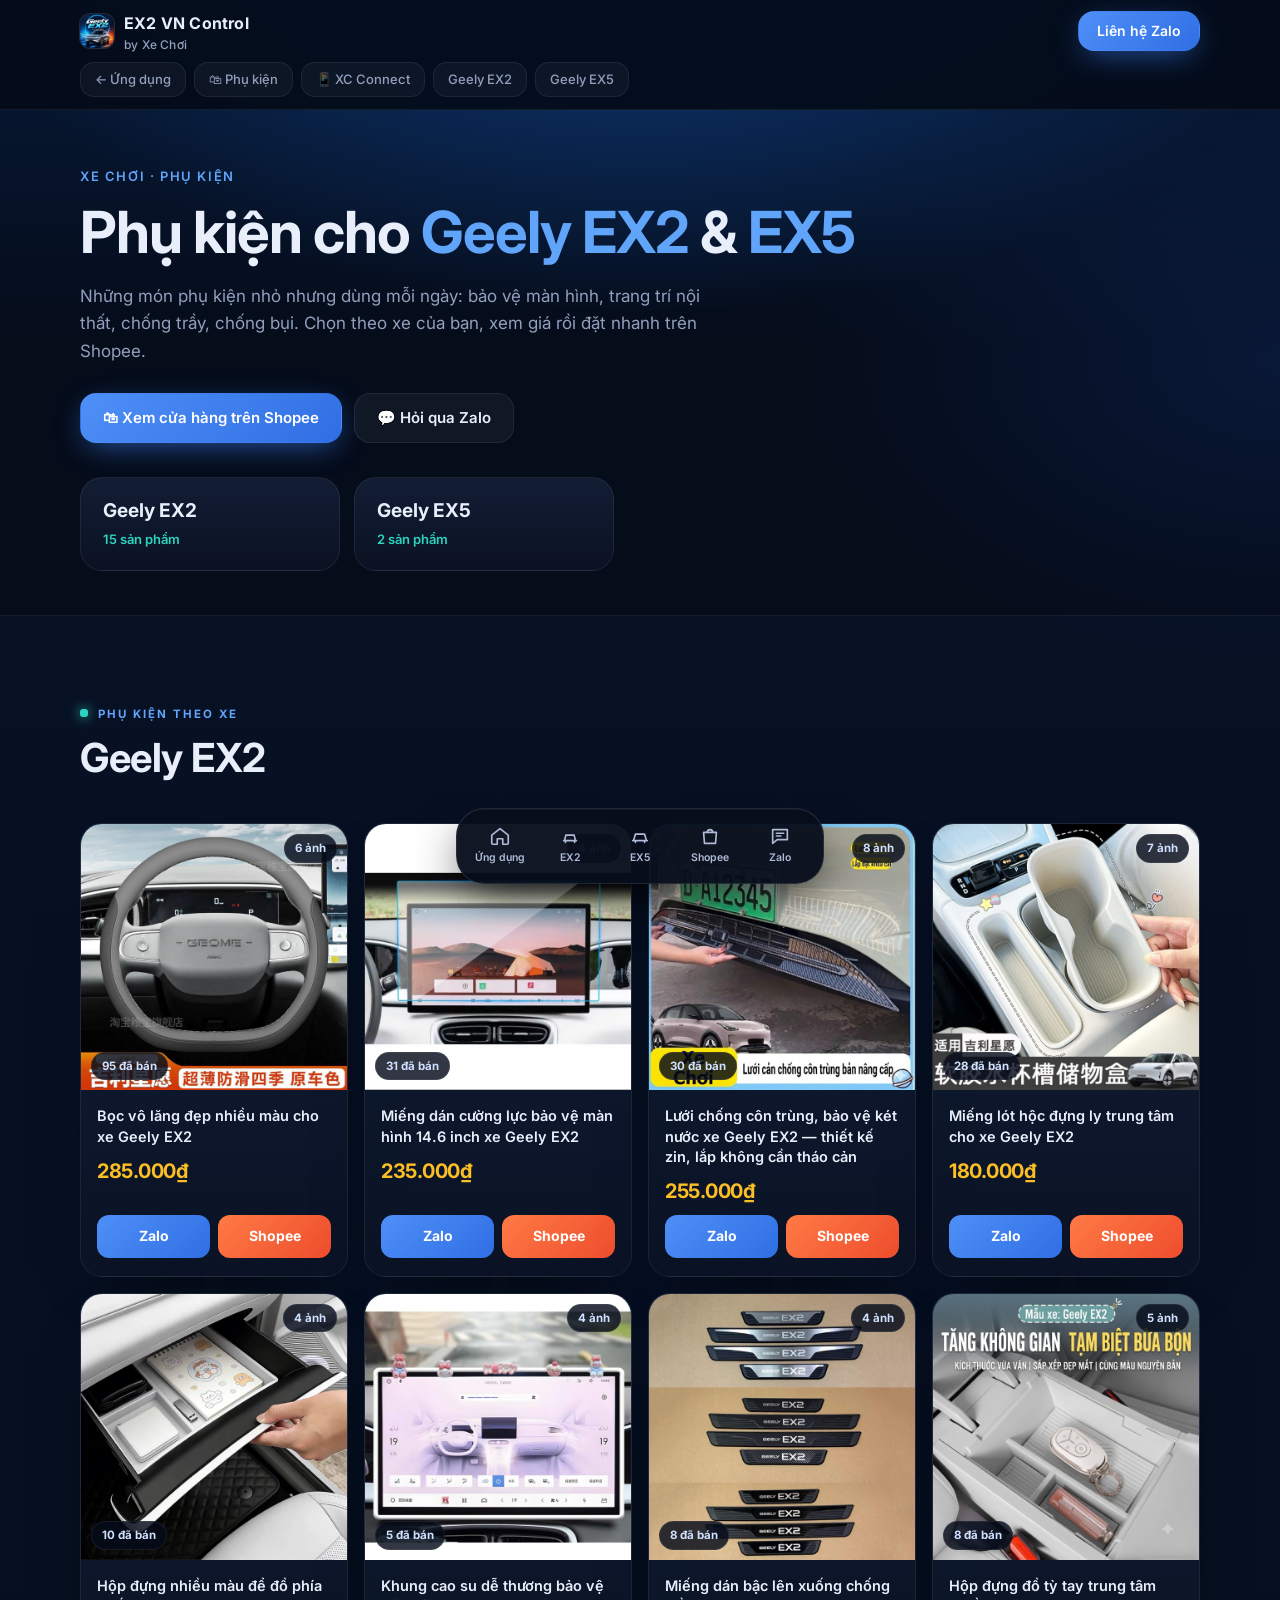
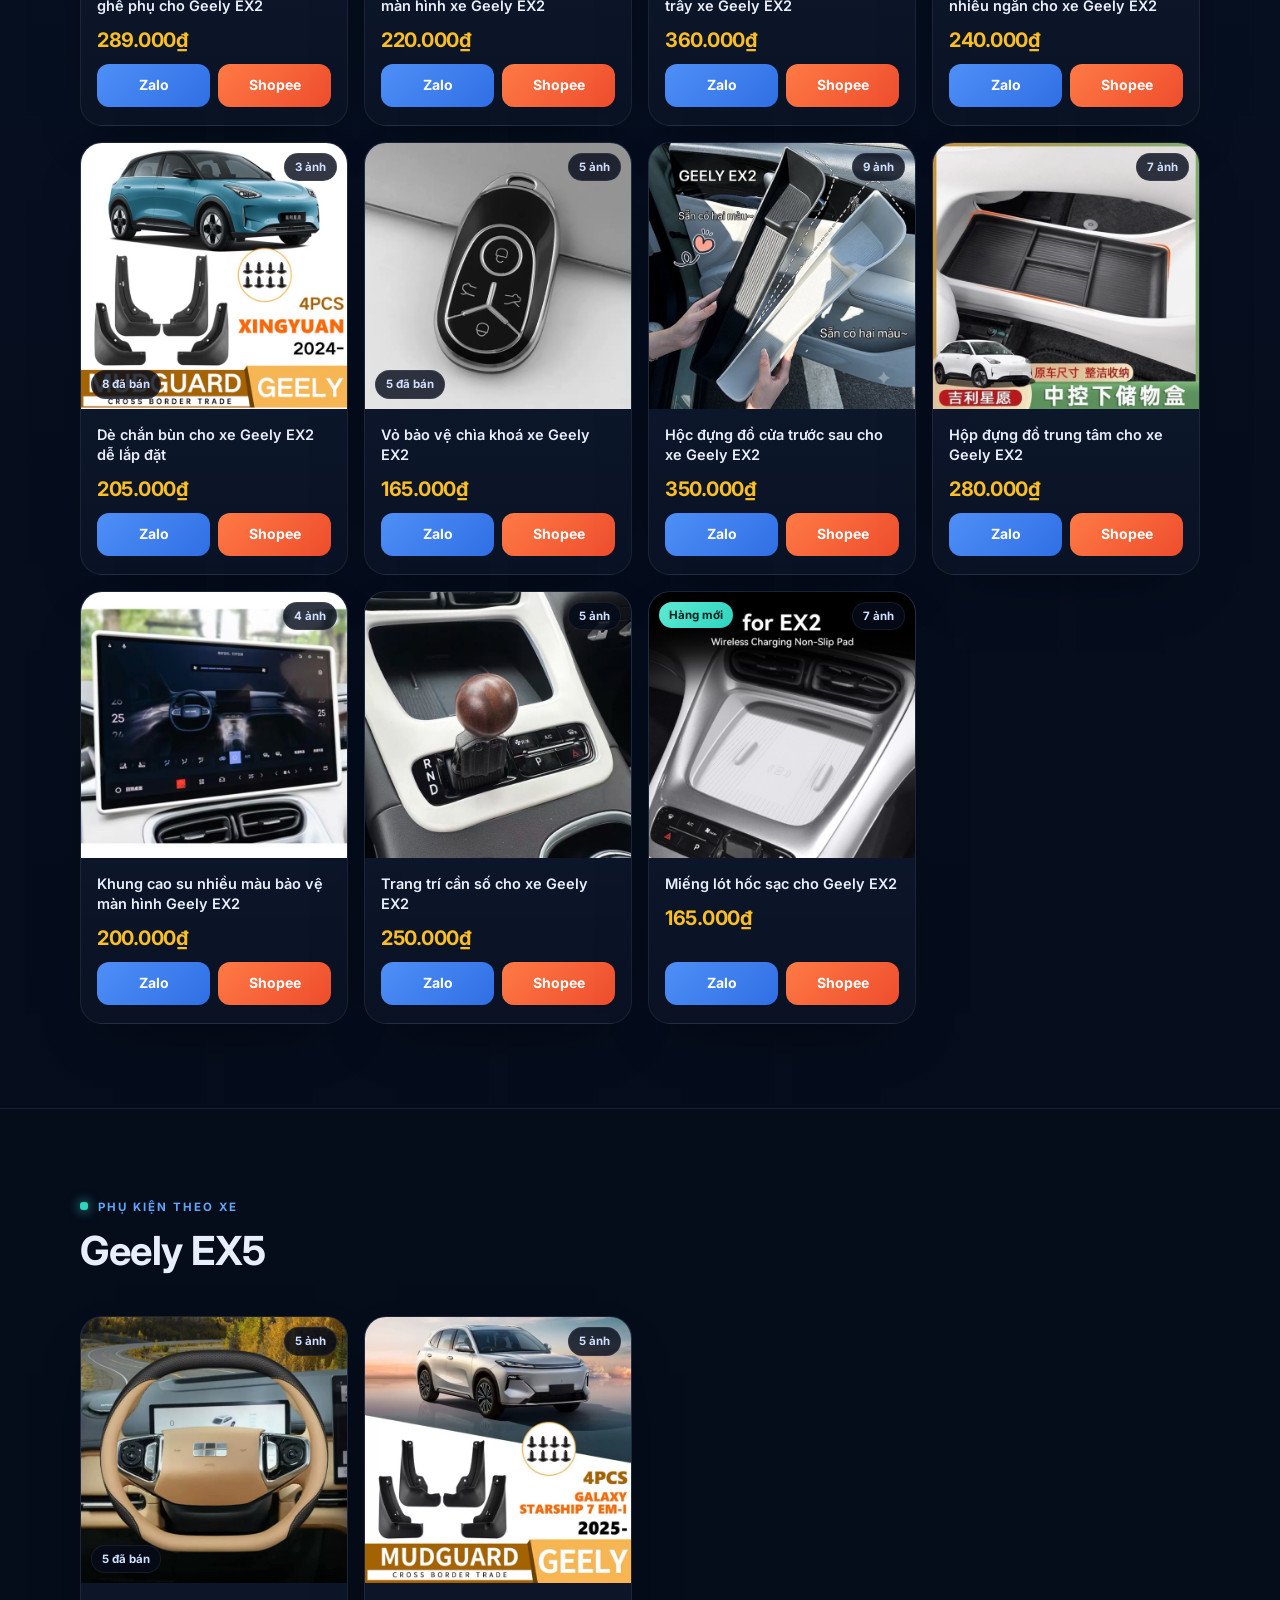
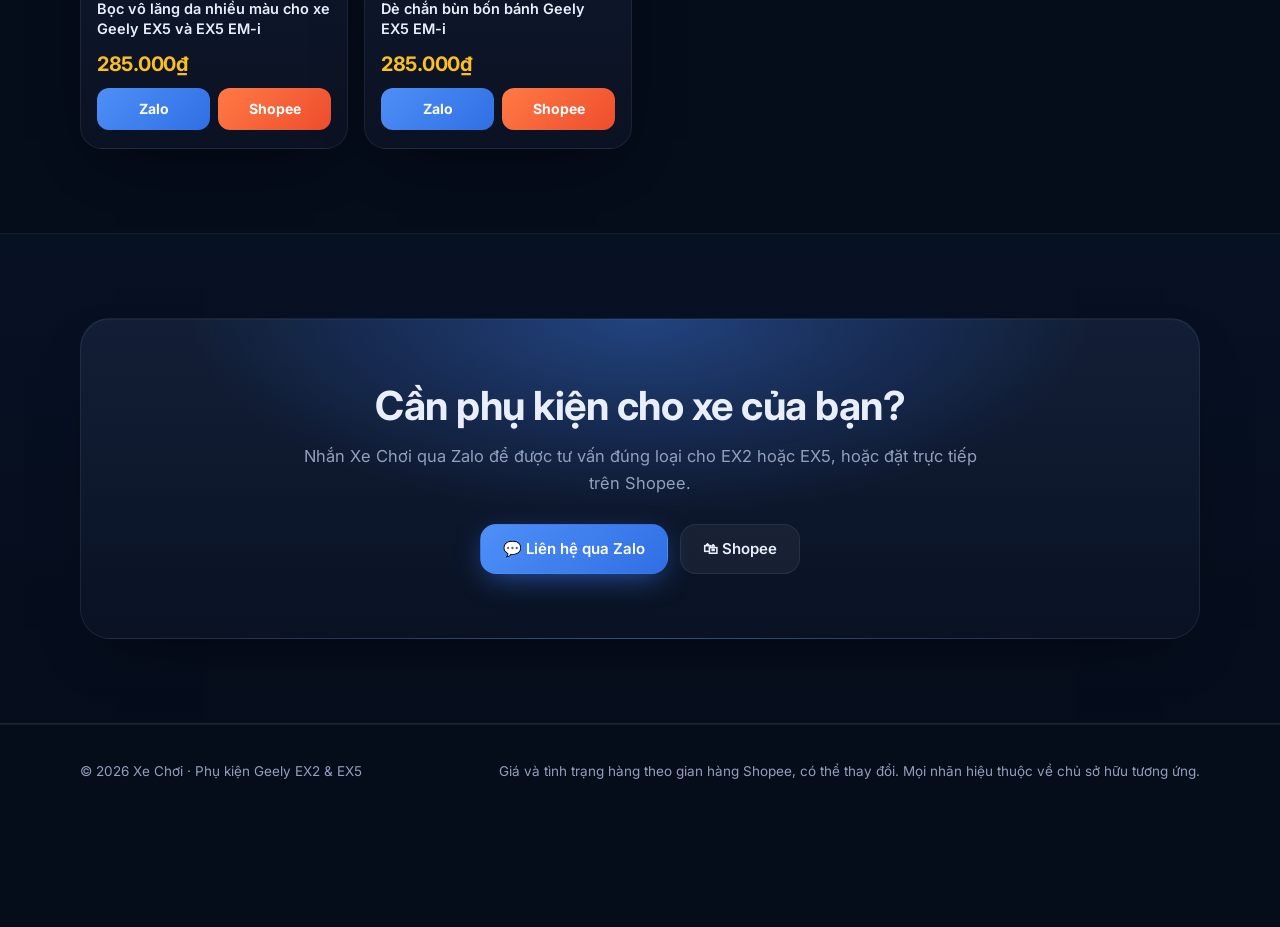
==== commit d6782cd1: "Thêm trang giới thiệu app điện thoại XC Connect, thay mục Telegram bằng XC Connect Co-Authored-By: C" ====
--- a/phu-kien.html
+++ b/phu-kien.html
@@ -14,7 +14,7 @@
 <link rel="preconnect" href="https://fonts.gstatic.com" crossorigin>
 <link href="https://fonts.googleapis.com/css2?family=Inter:wght@400;500;600;700;800&display=swap" rel="stylesheet">
 <script>document.documentElement.className+=" js"</script>
-<link rel="stylesheet" href="style.css?v=6">
+<link rel="stylesheet" href="style.css?v=8">
 </head>
 <body class="shop">
 
@@ -30,6 +30,7 @@
     <nav class="chips" aria-label="Mục lục">
       <a href="index.html">← Ứng dụng</a>
       <a href="phu-kien.html" class="on">🛍 Phụ kiện</a>
+      <a href="xc-connect.html">📱 XC Connect</a>
       <a href="#ex2">Geely EX2</a>
       <a href="#ex5">Geely EX5</a>
     </nav>
@@ -106,6 +107,6 @@
 
 <script src="products.js?v=3"></script>
 <script src="shop.js?v=3"></script>
-<script src="script.js?v=6"></script>
+<script src="script.js?v=8"></script>
 </body>
 </html>
--- a/style.css
+++ b/style.css
@@ -458,3 +458,27 @@
 .dock a.zalo:hover { background: rgba(255,255,255,.07); color: #fff; }
 .dock a.on { background: linear-gradient(135deg, #4f8ff7, #2f6fe4); color: #fff; box-shadow: 0 8px 20px -8px rgba(59,130,246,.9); }
 .dock a { position: relative; }
+
+
+/* ================= XC Connect ================= */
+.xc-brand { display: flex; align-items: center; gap: 14px; margin-bottom: 22px; }
+.xc-brand img { width: 64px; height: 64px; border-radius: 16px; box-shadow: 0 0 0 1px rgba(255,255,255,.12); }
+.xc-brand b { display: block; font-size: 22px; letter-spacing: -.3px; }
+.xc-brand small { color: var(--muted); font-size: 13px; }
+.phone {
+  margin: 0 auto; width: min(290px, 100%); padding: 8px; border-radius: 42px; background: #000;
+  border: 1px solid rgba(255,255,255,.2); box-shadow: 0 40px 80px -30px rgba(59,130,246,.5), 0 0 0 5px rgba(255,255,255,.03);
+}
+.phone img { display: block; width: 100%; height: auto; aspect-ratio: 1 / 2; object-fit: cover; border-radius: 34px; }
+.phone-box { display: grid; place-items: center; padding: 34px 20px; }
+.phones { position: relative; display: flex; justify-content: center; gap: 0; min-height: 0; }
+.phones .phone { width: min(250px, 46%); }
+.phones .phone.p2 { margin: 56px 0 0 -26px; transform: rotate(4deg); }
+.phones .phone:first-child { transform: rotate(-3deg); }
+.phones2 { align-items: start; }
+.phones2 .cap { margin-top: 16px; }
+.teaser-phones { display: flex; justify-content: center; }
+@media (max-width: 920px) { .phones .phone { width: min(220px, 44%); } .phone-box { padding: 24px 14px; } }
+@media (max-width: 560px) { .phones .phone.p2 { margin-top: 36px; } }
+.js .phones.rv.in { transform: none; }
+.phones2 .gfx + .gfx { margin-top: 0; }
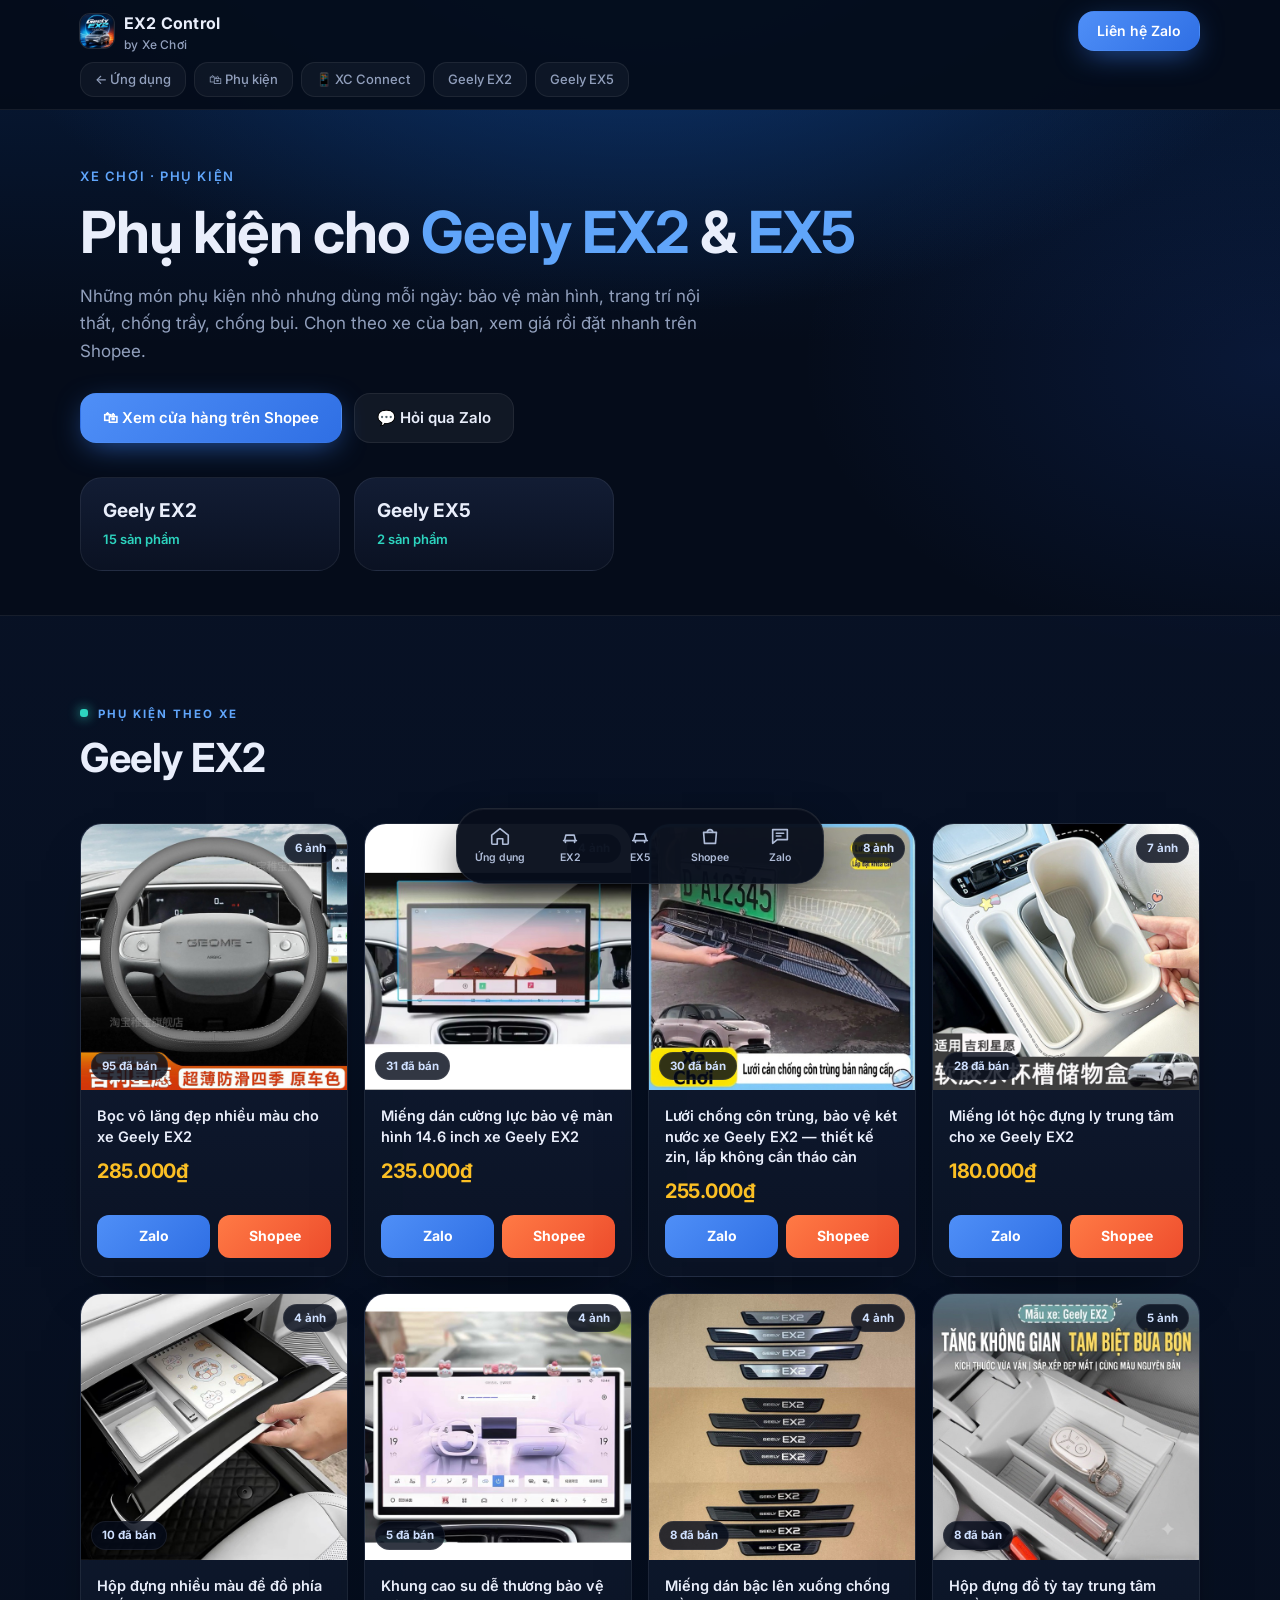
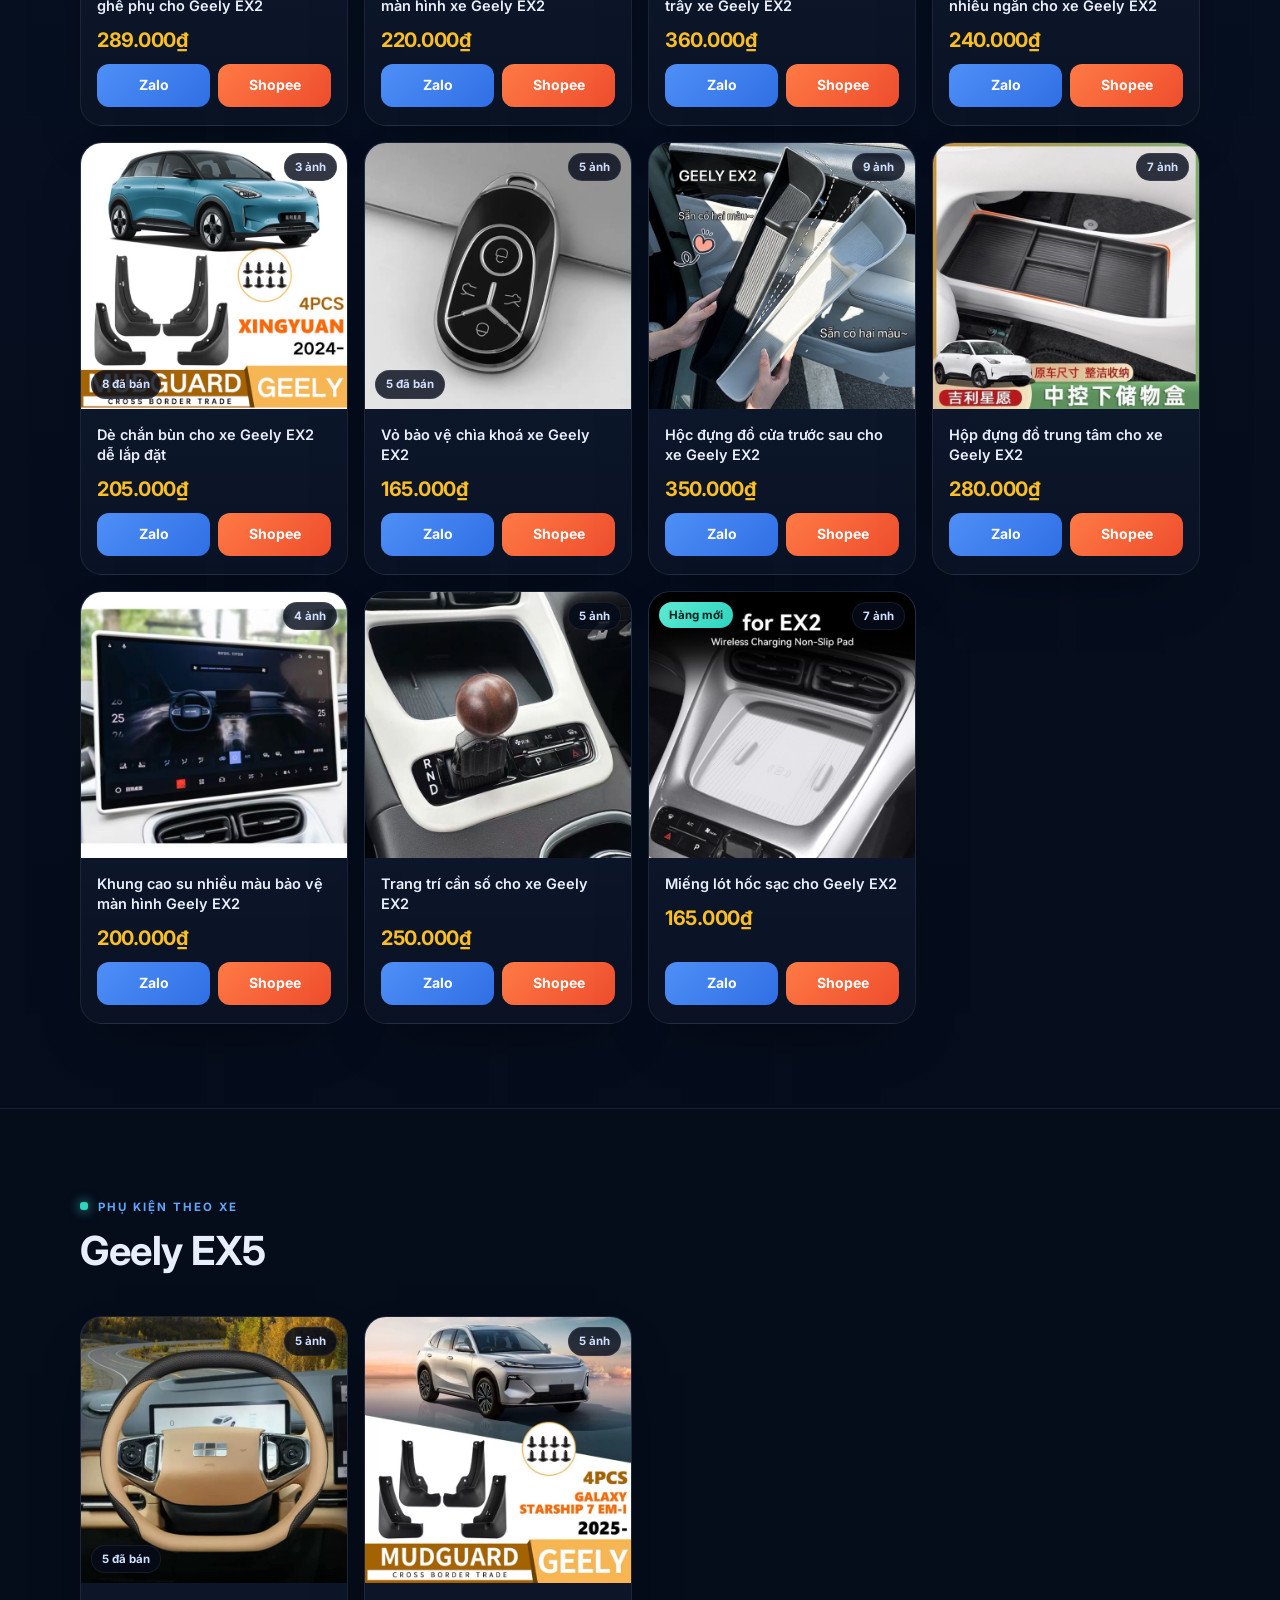
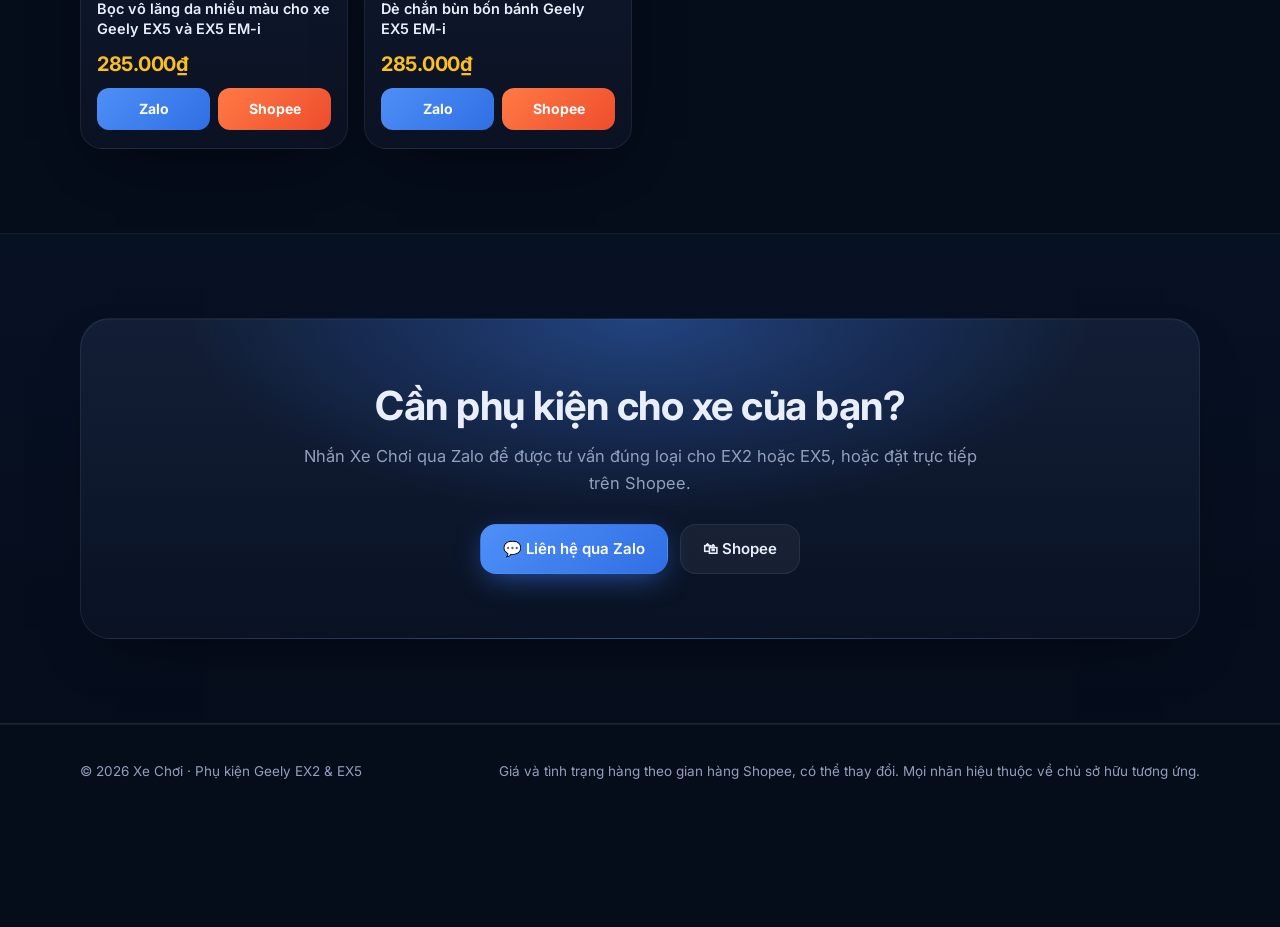
==== commit b873241c: "Rename car app to EX2 Control in page text Co-Authored-By: Claude Fable 5.2 <noreply@anthropic.com>" ====
--- a/phu-kien.html
+++ b/phu-kien.html
@@ -14,7 +14,7 @@
 <link rel="preconnect" href="https://fonts.gstatic.com" crossorigin>
 <link href="https://fonts.googleapis.com/css2?family=Inter:wght@400;500;600;700;800&display=swap" rel="stylesheet">
 <script>document.documentElement.className+=" js"</script>
-<link rel="stylesheet" href="style.css?v=8">
+<link rel="stylesheet" href="style.css?v=15">
 </head>
 <body class="shop">
 
@@ -23,7 +23,7 @@
     <div class="top-row">
       <a class="brand" href="index.html">
         <img src="assets/icon.png" alt="">
-        <span>EX2 VN Control<small>by Xe Chơi</small></span>
+        <span>EX2 Control<small>by Xe Chơi</small></span>
       </a>
       <a class="btn primary sm" href="https://zalo.me/0937175260" target="_blank" rel="noopener">Liên hệ Zalo</a>
     </div>
@@ -107,6 +107,6 @@
 
 <script src="products.js?v=3"></script>
 <script src="shop.js?v=3"></script>
-<script src="script.js?v=8"></script>
+<script src="script.js?v=9"></script>
 </body>
 </html>
--- a/style.css
+++ b/style.css
@@ -482,3 +482,79 @@
 @media (max-width: 560px) { .phones .phone.p2 { margin-top: 36px; } }
 .js .phones.rv.in { transform: none; }
 .phones2 .gfx + .gfx { margin-top: 0; }
+
+
+/* ================= XC Connect: widget, thẻ sạc, thông báo ================= */
+.wd-wrap { display: grid; grid-template-columns: 130px 1fr; gap: 12px; margin-bottom: 14px; }
+.wd { border-radius: 22px; padding: 14px 16px; background: linear-gradient(160deg, #15233f, #0b1424); border: 1px solid rgba(255,255,255,.1); }
+.wd small { display: block; color: var(--muted); font-size: 11px; font-weight: 600; }
+.wd b { display: block; font-size: 34px; line-height: 1.1; letter-spacing: -1px; margin: 6px 0 2px; }
+.wd b i { font-style: normal; font-size: 16px; color: var(--muted); font-weight: 600; margin-left: 2px; }
+.wd span { color: #cfe0ff; font-size: 12px; font-weight: 600; }
+.wd-bar { height: 6px; border-radius: 3px; background: #1d2a47; margin-top: 12px; overflow: hidden; }
+.wd-bar u { display: block; height: 100%; border-radius: 3px; background: linear-gradient(90deg, #2dd4bf, #3b82f6); }
+.wd-med { display: flex; justify-content: space-between; align-items: center; gap: 10px; }
+.wd-ac { display: grid; justify-items: center; gap: 6px; padding: 12px 14px; border-radius: 18px; background: rgba(59,130,246,.18); border: 1px solid rgba(96,165,250,.4); }
+.wd-ac svg, .ctl svg { width: 24px; height: 24px; stroke: #60a5fa; fill: none; stroke-width: 1.8; stroke-linecap: round; }
+.wd-ac em { font-style: normal; font-size: 11px; font-weight: 700; color: #cfe0ff; }
+.live { border-radius: 24px; padding: 16px 18px; background: #05080f; border: 1px solid rgba(255,255,255,.12); margin-bottom: 14px; }
+.live-h { display: flex; align-items: center; gap: 12px; }
+.live-h b { display: block; font-size: 15px; }
+.live-h small { color: var(--muted); font-size: 12px; }
+.live-h strong { margin-left: auto; font-size: 26px; color: var(--teal); letter-spacing: -.5px; }
+.live-ic { width: 38px; height: 38px; border-radius: 12px; display: grid; place-items: center; background: rgba(45,212,191,.16); }
+.live-ic svg { width: 20px; height: 20px; fill: #2dd4bf; }
+.live-bar { position: relative; height: 8px; border-radius: 4px; background: #1d2a47; margin: 14px 0 10px; overflow: visible; }
+.live-bar u { display: block; height: 100%; border-radius: 4px; background: linear-gradient(90deg, #2dd4bf, #3b82f6); }
+.live-bar s { position: absolute; top: -4px; width: 3px; height: 16px; border-radius: 2px; background: #fbbf24; }
+.live-f { display: flex; justify-content: space-between; gap: 8px; font-size: 11.5px; color: var(--muted); flex-wrap: wrap; }
+.lockrow { display: flex; align-items: center; gap: 12px; justify-content: space-between; }
+.ring { position: relative; width: 62px; height: 62px; flex: none; border-radius: 50%; background: rgba(255,255,255,.07); display: grid; place-items: center; }
+.ring svg { position: absolute; inset: 6px; width: 50px; height: 50px; }
+.ring b { position: relative; font-size: 15px; }
+.rect { flex: 1; border-radius: 16px; padding: 10px 14px; background: rgba(255,255,255,.07); }
+.rect b { display: block; font-size: 14px; }
+.rect small { color: var(--muted); font-size: 12px; }
+.ctl { flex: none; width: 62px; height: 62px; border-radius: 50%; background: rgba(255,255,255,.07); display: grid; place-items: center; align-content: center; gap: 1px; }
+.ctl small { font-size: 9.5px; color: #cfe0ff; font-weight: 700; }
+.notis { gap: 14px; }
+.noti {
+  display: flex; gap: 14px; align-items: flex-start; padding: 18px; border-radius: 22px;
+  background: linear-gradient(180deg, rgba(22,34,60,.78), rgba(12,20,38,.78)); border: 1px solid var(--line);
+}
+.noti b { display: block; font-size: 15.5px; margin-bottom: 3px; }
+.noti small { display: block; color: var(--muted); font-size: 13.5px; line-height: 1.5; }
+.ni { flex: none; width: 42px; height: 42px; border-radius: 13px; display: grid; place-items: center; background: rgba(59,130,246,.16); }
+.ni svg { width: 21px; height: 21px; fill: none; stroke: #60a5fa; stroke-width: 1.8; stroke-linecap: round; stroke-linejoin: round; }
+.ni.ok { background: rgba(45,212,191,.16); } .ni.ok svg { stroke: #2dd4bf; }
+.ni.warn { background: rgba(251,191,36,.14); } .ni.warn svg { stroke: #fbbf24; }
+.ni.bad { background: rgba(239,68,68,.14); } .ni.bad svg { stroke: #f87171; }
+.g4 .ico { margin-bottom: 4px; }
+@media (max-width: 560px) { .wd-wrap { grid-template-columns: 1fr; } }
+
+
+/* ================= XC Connect: ảnh chụp thật ================= */
+.phone.real img { aspect-ratio: 660 / 1434; }
+.shot { margin: 0; border-radius: 22px; overflow: hidden; border: 1px solid rgba(255,255,255,.16); box-shadow: 0 30px 60px -34px rgba(0,0,0,.8); background: #05080f; }
+.shot img { display: block; width: 100%; height: auto; }
+.shots { display: grid; gap: 14px; align-content: start; }
+.shots3 { display: grid; grid-template-columns: repeat(3, 1fr); gap: 20px; align-items: start; margin-top: 56px; }
+.shots3 figure { margin: 0; }
+.shots3 .cap { margin-top: 12px; }
+.gfx.plain { background: none; border: 0; box-shadow: none; padding: 0; backdrop-filter: none; }
+.notis.col { display: grid; gap: 12px; }
+.steps-col { display: grid; gap: 14px; }
+.phones2.pair { max-width: 720px; margin: 0 auto; }
+.tag-demo { display: inline-block; margin-top: 8px; font-size: 11.5px; color: var(--muted); border: 1px dashed rgba(255,255,255,.22); border-radius: 999px; padding: 2px 10px; }
+@media (max-width: 920px) { .shots3 { grid-template-columns: 1fr; } .shots3 figure { max-width: 420px; margin: 0 auto; } }
+
+/* ================= Trang chủ: ảnh chụp thật màn hình xe ================= */
+.stack { display: grid; gap: 14px; align-content: start; }
+.stack .shot { display: block; }
+.imgcol.narrow { max-width: 470px; margin: 0 auto; width: 100%; }
+.tag-demo.block { display: block; width: fit-content; margin: 10px auto 0; }
+.moi-card .ico { margin-bottom: 4px; }
+.wide-feature .copy p { max-width: 760px; }
+.wide-feature .ticks { display: grid; grid-template-columns: 1fr 1fr; column-gap: 40px; }
+.wide-feature .copy + .rv { margin-top: 28px; }
+@media (max-width: 720px) { .wide-feature .ticks { grid-template-columns: 1fr; } }
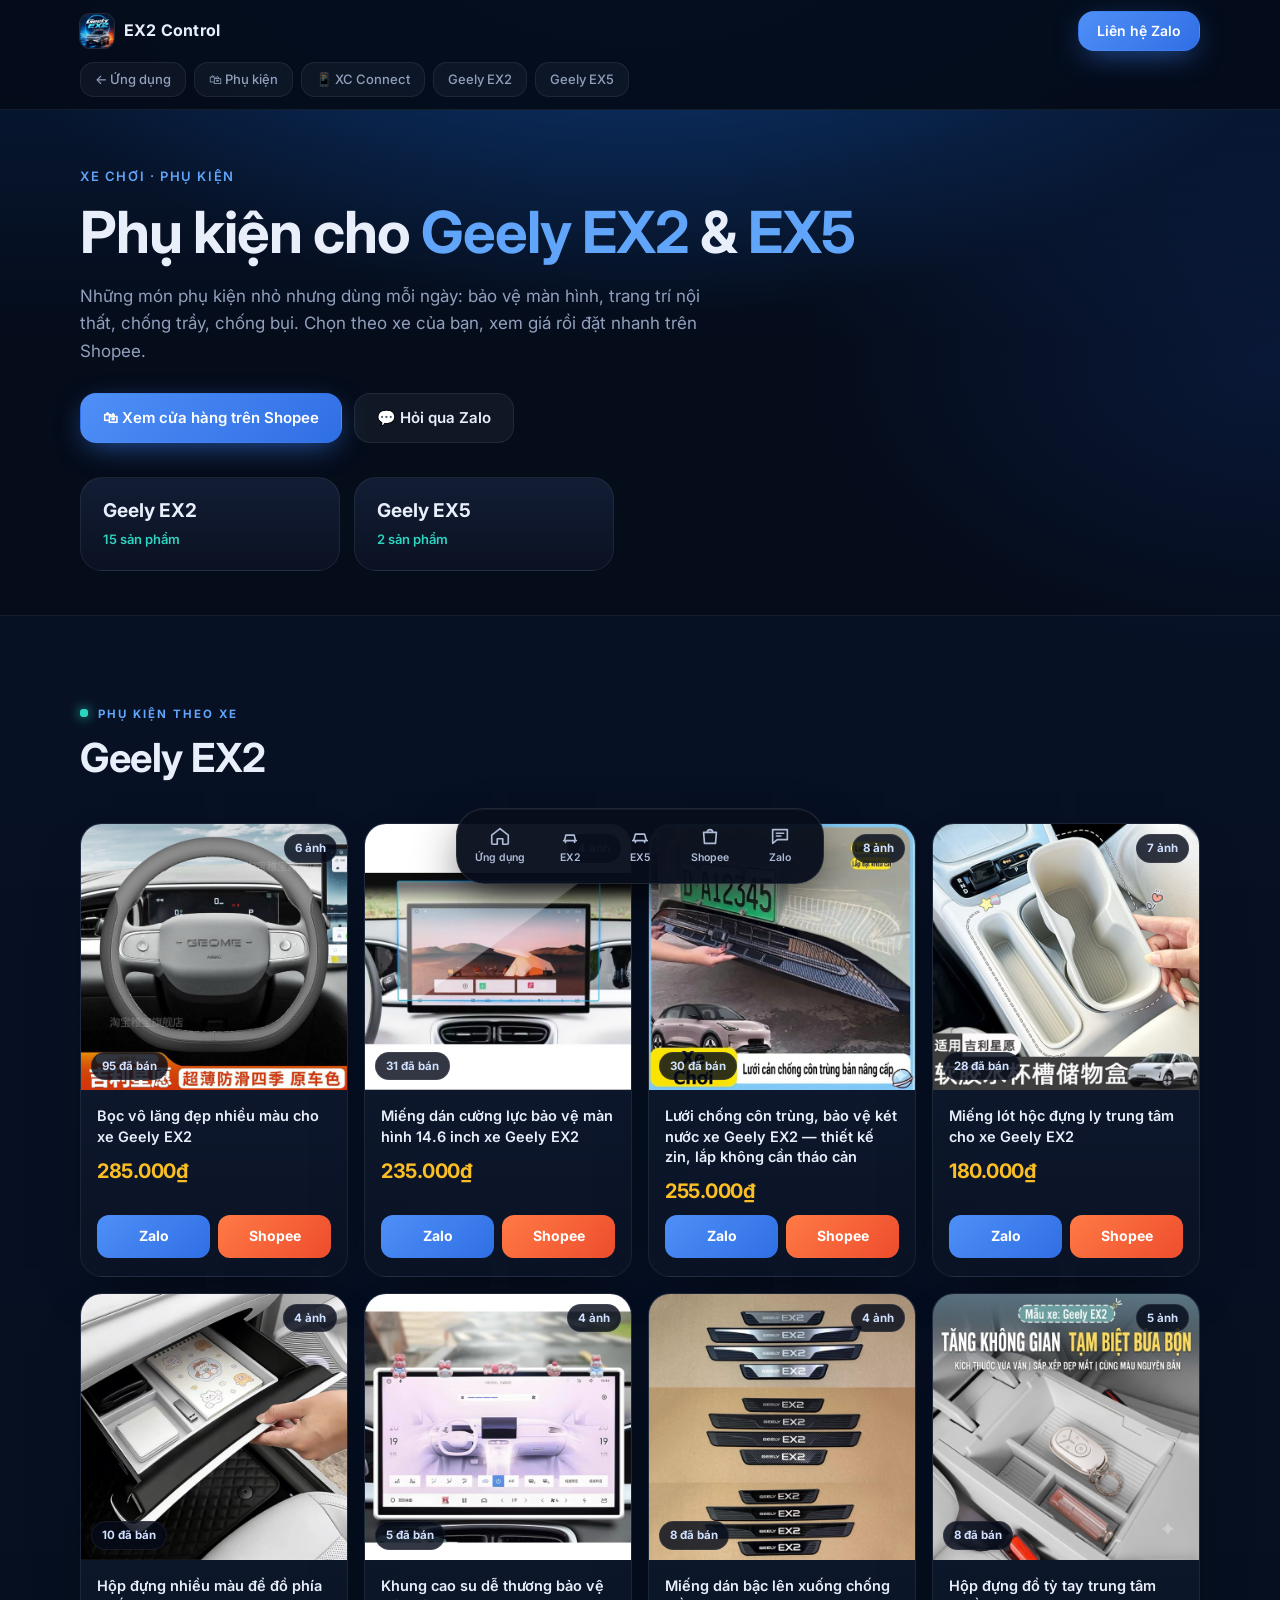
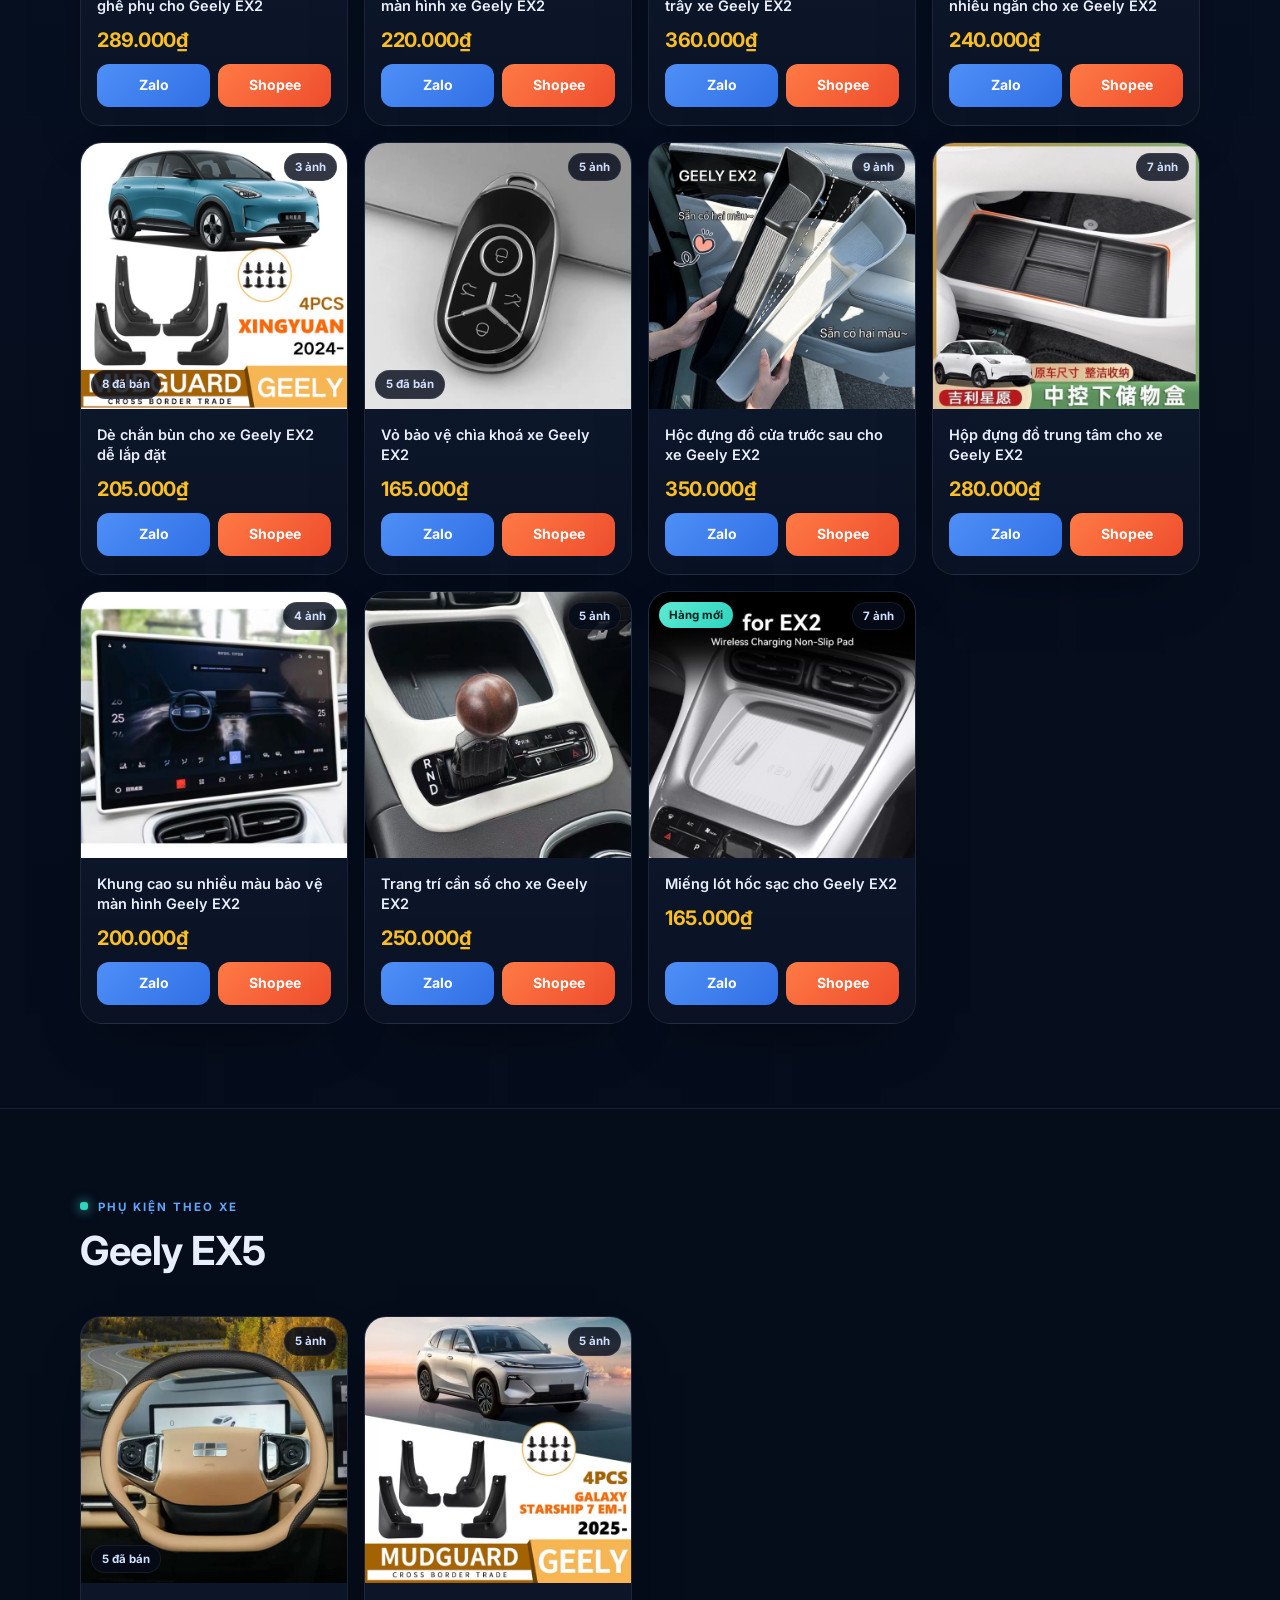
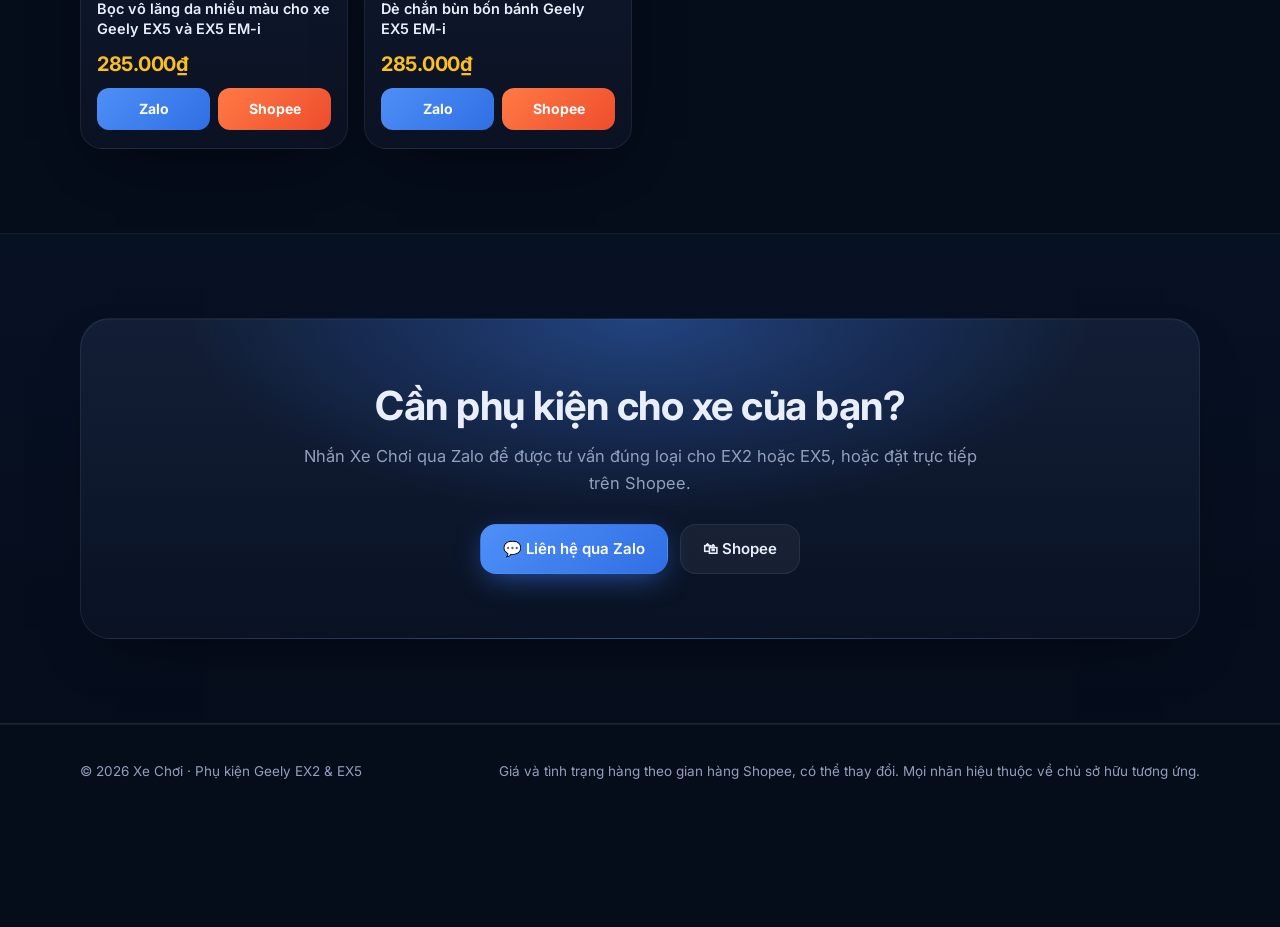
==== commit 48a95554: "Drop "by Xe Chơi" from the car app name in header and description Co-Authored-By: Claude Fable 5.2 <" ====
--- a/phu-kien.html
+++ b/phu-kien.html
@@ -23,7 +23,7 @@
     <div class="top-row">
       <a class="brand" href="index.html">
         <img src="assets/icon.png" alt="">
-        <span>EX2 Control<small>by Xe Chơi</small></span>
+        <span>EX2 Control</span>
       </a>
       <a class="btn primary sm" href="https://zalo.me/0937175260" target="_blank" rel="noopener">Liên hệ Zalo</a>
     </div>
